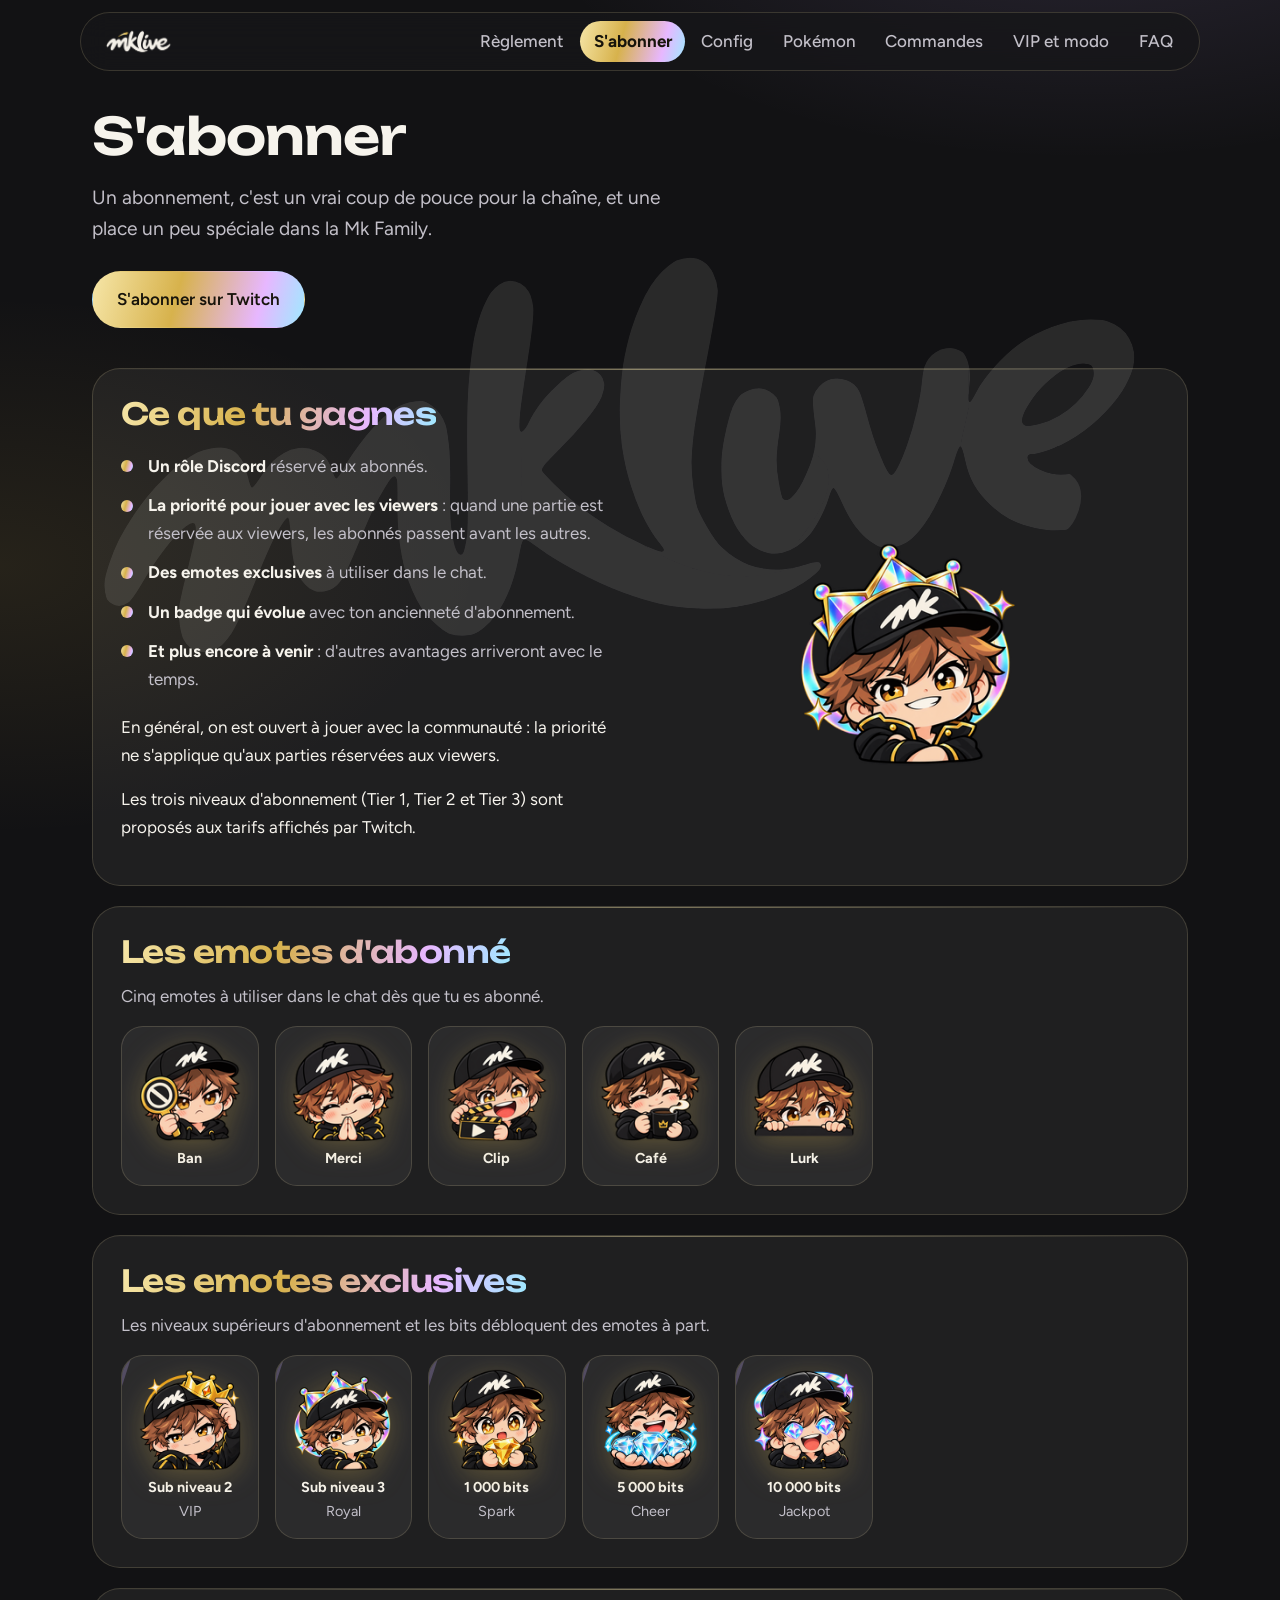
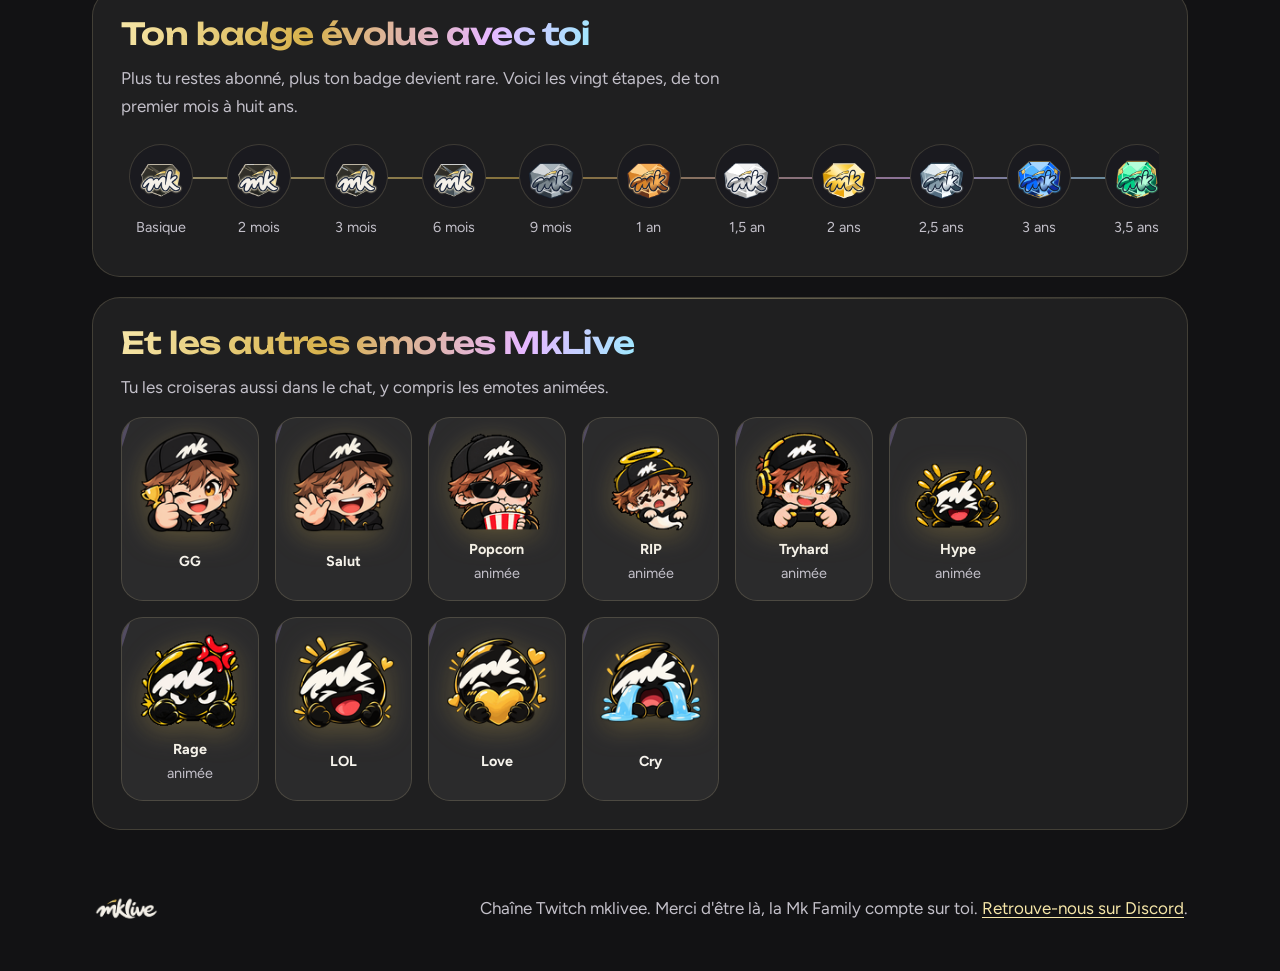
==== abonner/index.html @ 894f1cfd "Site MkLive : accueil, règlement, abonnement, config, Pokémon, commandes, VIP et modo, FAQ Style Hol" ====
<!doctype html>
<html lang="fr">
<head>
  <meta charset="utf-8">
  <meta name="viewport" content="width=device-width, initial-scale=1">
  <title>S'abonner — MkLive</title>
  <meta name="description" content="Les avantages de l'abonnement MkLive : rôle Discord, priorité pour jouer avec les viewers, emotes exclusives et badges d'ancienneté.">
  <meta name="theme-color" content="#121214">
  <link rel="preload" href="../assets/fonts/unbounded-latin-wght.woff2" as="font" type="font/woff2" crossorigin>
  <link rel="preload" href="../assets/fonts/figtree-latin-wght.woff2" as="font" type="font/woff2" crossorigin>
  <link rel="stylesheet" href="../assets/css/style.css">
  <script src="../assets/js/site.js" defer></script>
</head>
<body>
  <a class="lien-evitement" href="#contenu">Aller au contenu</a>

  <div class="filigrane" aria-hidden="true">
    <object id="filigrane-svg" data="../assets/img/logo/logo-anime.svg" type="image/svg+xml"><img src="../assets/img/logo/logo-mklive-transparent.png" alt=""></object>
  </div>

  <header class="entete">
    <div class="entete__contenu">
      <a class="marque" href="../" aria-label="MkLive, accueil"><img src="../assets/img/logo/logo-mklive-transparent.png" alt="MkLive"></a>
      <nav aria-label="Pages du site">
        <ul class="menu">
          <li><a href="../regles/">Règlement</a></li>
          <li><a href="../abonner/" aria-current="page">S'abonner</a></li>
          <li><a href="../setup/">Config</a></li>
          <li><a href="../pokemon/">Pokémon</a></li>
          <li><a href="../commandes/">Commandes</a></li>
          <li><a href="../vip-modo/">VIP et modo</a></li>
          <li><a href="../faq/">FAQ</a></li>
        </ul>
      </nav>
    </div>
  </header>

  <main id="contenu" class="page">
    <section class="tete-page">
      <div>
        <h1>S'abonner</h1>
        <p class="chapeau">Un abonnement, c'est un vrai coup de pouce pour la chaîne, et une place un peu spéciale dans la Mk Family.</p>
        <div class="actions"><a class="bouton bouton--plein" href="https://www.twitch.tv/subs/mklivee">S'abonner sur Twitch</a></div>
      </div>
    </section>

    <div class="grille">
      <section class="bloc bloc--large" aria-labelledby="t-avantages">
        <h2 id="t-avantages">Ce que tu gagnes</h2>
        <div class="duo">
          <div>
            <ul class="avantages">
              <li><strong>Un rôle Discord</strong> réservé aux abonnés.</li>
              <li><strong>La priorité pour jouer avec les viewers</strong> : quand une partie est réservée aux viewers, les abonnés passent avant les autres.</li>
              <li><strong>Des emotes exclusives</strong> à utiliser dans le chat.</li>
              <li><strong>Un badge qui évolue</strong> avec ton ancienneté d'abonnement.</li>
              <li><strong>Et plus encore à venir</strong> : d'autres avantages arriveront avec le temps.</li>
            </ul>
            <p style="margin-top:1.25rem">En général, on est ouvert à jouer avec la communauté : la priorité ne s'applique qu'aux parties réservées aux viewers.</p>
            <p>Les trois niveaux d'abonnement (Tier 1, Tier 2 et Tier 3) sont proposés aux tarifs affichés par Twitch.</p>
          </div>
          <img src="../assets/img/emotes/MkLive_Chibi_Sub_Niveau_3_ROYAL_FIXE_256.png" alt="Emote MkLive en tenue royale, avec une couronne arc-en-ciel" width="256" height="256" style="width:14rem;height:14rem;object-fit:contain;justify-self:center">
        </div>
      </section>
      <section class="bloc bloc--large" aria-labelledby="t-emotes">
        <h2 id="t-emotes">Les emotes d'abonné</h2>
        <p class="groupe">Cinq emotes à utiliser dans le chat dès que tu es abonné.</p>
        <ul class="emotes">
<li><img src="../assets/img/emotes/MkLive_Chibi_BAN_FIXE_112.png" alt="" width="112" height="112" loading="lazy"><span><b>Ban</b></span></li>
<li><img src="../assets/img/emotes/MkLive_Chibi_MERCI_FIXE_112.png" alt="" width="112" height="112" loading="lazy"><span><b>Merci</b></span></li>
<li><img src="../assets/img/emotes/MkLive_Chibi_CLIP_FIXE_112.png" alt="" width="112" height="112" loading="lazy"><span><b>Clip</b></span></li>
<li><img src="../assets/img/emotes/MkLive_Chibi_CAFE_FIXE_112.png" alt="" width="112" height="112" loading="lazy"><span><b>Café</b></span></li>
<li><img src="../assets/img/emotes/MkLive_Chibi_LURK_FIXE_112.png" alt="" width="112" height="112" loading="lazy"><span><b>Lurk</b></span></li>
        </ul>
      </section>
      <section class="bloc bloc--large" aria-labelledby="t-exclusives">
        <h2 id="t-exclusives">Les emotes exclusives</h2>
        <p class="groupe">Les niveaux supérieurs d'abonnement et les bits débloquent des emotes à part.</p>
        <ul class="emotes">
<li><img src="../assets/img/emotes/MkLive_Chibi_Sub_Niveau_2_VIP_FIXE_256.png" alt="" width="256" height="256" loading="lazy"><span><b>Sub niveau 2</b>VIP</span></li>
<li><img src="../assets/img/emotes/MkLive_Chibi_Sub_Niveau_3_ROYAL_FIXE_256.png" alt="" width="256" height="256" loading="lazy"><span><b>Sub niveau 3</b>Royal</span></li>
<li><img src="../assets/img/emotes/MkLive_Chibi_Bits_1000_SPARK_FIXE_256.png" alt="" width="256" height="256" loading="lazy"><span><b>1 000 bits</b>Spark</span></li>
<li><img src="../assets/img/emotes/MkLive_Chibi_Bits_5000_CHEER_FIXE_256.png" alt="" width="256" height="256" loading="lazy"><span><b>5 000 bits</b>Cheer</span></li>
<li><img src="../assets/img/emotes/MkLive_Chibi_Bits_10000_JACKPOT_FIXE_256.png" alt="" width="256" height="256" loading="lazy"><span><b>10 000 bits</b>Jackpot</span></li>
        </ul>
      </section>
      <section class="bloc bloc--large" aria-labelledby="t-badges">
        <h2 id="t-badges">Ton badge évolue avec toi</h2>
        <p class="groupe">Plus tu restes abonné, plus ton badge devient rare. Voici les vingt étapes, de ton premier mois à huit ans.</p>
        <ol class="parcours">
<li><span class="pastille"><img src="../assets/img/badges/MkLive-P01-Base-72x72.png" alt="" width="72" height="72" loading="lazy"></span>Basique</li>
<li><span class="pastille"><img src="../assets/img/badges/MkLive-P02-Base-72x72.png" alt="" width="72" height="72" loading="lazy"></span>2 mois</li>
<li><span class="pastille"><img src="../assets/img/badges/MkLive-P03-Base-72x72.png" alt="" width="72" height="72" loading="lazy"></span>3 mois</li>
<li><span class="pastille"><img src="../assets/img/badges/MkLive-P04-Base-72x72.png" alt="" width="72" height="72" loading="lazy"></span>6 mois</li>
<li><span class="pastille"><img src="../assets/img/badges/MkLive-P05-Base-72x72.png" alt="" width="72" height="72" loading="lazy"></span>9 mois</li>
<li><span class="pastille"><img src="../assets/img/badges/MkLive-P06-Base-72x72.png" alt="" width="72" height="72" loading="lazy"></span>1 an</li>
<li><span class="pastille"><img src="../assets/img/badges/MkLive-P07-Base-72x72.png" alt="" width="72" height="72" loading="lazy"></span>1,5 an</li>
<li><span class="pastille"><img src="../assets/img/badges/MkLive-P08-Base-72x72.png" alt="" width="72" height="72" loading="lazy"></span>2 ans</li>
<li><span class="pastille"><img src="../assets/img/badges/MkLive-P09-Base-72x72.png" alt="" width="72" height="72" loading="lazy"></span>2,5 ans</li>
<li><span class="pastille"><img src="../assets/img/badges/MkLive-P10-Base-72x72.png" alt="" width="72" height="72" loading="lazy"></span>3 ans</li>
<li><span class="pastille"><img src="../assets/img/badges/MkLive-P11-Base-72x72.png" alt="" width="72" height="72" loading="lazy"></span>3,5 ans</li>
<li><span class="pastille"><img src="../assets/img/badges/MkLive-P12-Base-72x72.png" alt="" width="72" height="72" loading="lazy"></span>4 ans</li>
<li><span class="pastille"><img src="../assets/img/badges/MkLive-P13-Base-72x72.png" alt="" width="72" height="72" loading="lazy"></span>4,5 ans</li>
<li><span class="pastille"><img src="../assets/img/badges/MkLive-P14-Base-72x72.png" alt="" width="72" height="72" loading="lazy"></span>5 ans</li>
<li><span class="pastille"><img src="../assets/img/badges/MkLive-P15-Base-72x72.png" alt="" width="72" height="72" loading="lazy"></span>5,5 ans</li>
<li><span class="pastille"><img src="../assets/img/badges/MkLive-P16-Base-72x72.png" alt="" width="72" height="72" loading="lazy"></span>6 ans</li>
<li><span class="pastille"><img src="../assets/img/badges/MkLive-P17-Base-72x72.png" alt="" width="72" height="72" loading="lazy"></span>6,5 ans</li>
<li><span class="pastille"><img src="../assets/img/badges/MkLive-P18-Base-72x72.png" alt="" width="72" height="72" loading="lazy"></span>7 ans</li>
<li><span class="pastille"><img src="../assets/img/badges/MkLive-P19-Base-72x72.png" alt="" width="72" height="72" loading="lazy"></span>7,5 ans</li>
<li><span class="pastille"><img src="../assets/img/badges/MkLive-P20-Base-72x72.png" alt="" width="72" height="72" loading="lazy"></span>8 ans</li>
        </ol>
      </section>
      <section class="bloc bloc--large" aria-labelledby="t-autres">
        <h2 id="t-autres">Et les autres emotes MkLive</h2>
        <p class="groupe">Tu les croiseras aussi dans le chat, y compris les emotes animées.</p>
        <ul class="emotes">
<li><img src="../assets/img/emotes/MkLive_Chibi_GG_FIXE_112.png" alt="" width="112" height="112" loading="lazy"><span><b>GG</b></span></li>
<li><img src="../assets/img/emotes/MkLive_Chibi_SALUT_FIXE_112.png" alt="" width="112" height="112" loading="lazy"><span><b>Salut</b></span></li>
<li><img src="../assets/img/emotes/MkLive_Chibi_POPCORN_ANIME_112.gif" alt="" width="112" height="112" loading="lazy"><span><b>Popcorn</b>animée</span></li>
<li><img src="../assets/img/emotes/MkLive_Chibi_RIP_ANIME_112.gif" alt="" width="112" height="112" loading="lazy"><span><b>RIP</b>animée</span></li>
<li><img src="../assets/img/emotes/MkLive_Chibi_TRYHARD_ANIME_112.gif" alt="" width="112" height="112" loading="lazy"><span><b>Tryhard</b>animée</span></li>
<li><img src="../assets/img/emotes/MkLive_Mascotte_HYPE_ANIME_112.gif" alt="" width="112" height="112" loading="lazy"><span><b>Hype</b>animée</span></li>
<li><img src="../assets/img/emotes/MkLive_Mascotte_RAGE_ANIME_112.gif" alt="" width="112" height="112" loading="lazy"><span><b>Rage</b>animée</span></li>
<li><img src="../assets/img/emotes/MkLive_Mascotte_LOL_FIXE_112.png" alt="" width="112" height="112" loading="lazy"><span><b>LOL</b></span></li>
<li><img src="../assets/img/emotes/MkLive_Mascotte_LOVE_FIXE_112.png" alt="" width="112" height="112" loading="lazy"><span><b>Love</b></span></li>
<li><img src="../assets/img/emotes/MkLive_Mascotte_CRY_FIXE_112.png" alt="" width="112" height="112" loading="lazy"><span><b>Cry</b></span></li>
        </ul>
      </section>
    </div>
  </main>

  <footer class="pied">
    <div class="pied__contenu">
      <img src="../assets/img/logo/logo-mklive-transparent.png" alt="MkLive">
      <p>Chaîne Twitch mklivee. Merci d'être là, la Mk Family compte sur toi. <a href="https://discord.gg/mRp8CDYbB3">Retrouve-nous sur Discord</a>.</p>
    </div>
  </footer>
</body>
</html>
---- assets/css/style.css ----
/* MkLive — feuille de style du site (style « Holo doré »)
   Sombre, verre, reflets holographiques et l'or du logo. Polices hébergées dans le dépôt (licence SIL OFL). */

@font-face {
  font-family: "Unbounded";
  src: url("../fonts/unbounded-latin-wght.woff2") format("woff2");
  font-weight: 500 700; font-style: normal; font-display: swap;
}
@font-face {
  font-family: "Figtree";
  src: url("../fonts/figtree-latin-wght.woff2") format("woff2");
  font-weight: 400 700; font-style: normal; font-display: swap;
}

:root {
  --fond: #121214;
  --verre: rgba(255, 255, 255, 0.055);
  --verre-fort: rgba(255, 255, 255, 0.09);
  --bord: rgba(246, 230, 168, 0.16);
  --texte-fort: #f6f3ec;
  --texte-doux: #c3c0c9;
  --or: #d7b24c;
  --or-clair: #f6e6a8;
  --or-sombre: #8a6d22;
  --or-irise: linear-gradient(105deg, #f6e6a8 0%, #d7b24c 40%, #e7b7ff 78%, #9fe9ff 100%);
  --titre: "Unbounded", "Segoe UI", system-ui, sans-serif;
  --texte: "Figtree", system-ui, "Segoe UI", sans-serif;
}

*, *::before, *::after { box-sizing: border-box; }
html { scroll-behavior: smooth; }

body {
  margin: 0; color: var(--texte-fort); font-family: var(--texte); font-size: 1.0625rem; line-height: 1.65;
  background:
    radial-gradient(60rem 30rem at 85% -5%, rgba(196, 166, 255, 0.14), transparent 60%),
    radial-gradient(50rem 28rem at 0% 22%, rgba(215, 178, 76, 0.10), transparent 60%),
    var(--fond);
  -webkit-font-smoothing: antialiased;
}
img { max-width: 100%; height: auto; display: block; }
a { color: var(--or-clair); text-underline-offset: 0.2em; }
a:hover { color: var(--texte-fort); }
:focus-visible { outline: 3px solid var(--or); outline-offset: 3px; border-radius: 6px; }
.sr-only { position: absolute; width: 1px; height: 1px; margin: -1px; padding: 0; overflow: hidden; clip: rect(0 0 0 0); border: 0; white-space: nowrap; }

.lien-evitement { position: absolute; left: 1rem; top: -4rem; z-index: 30; background: var(--or); color: #17140b; padding: 0.6rem 1rem; font-weight: 700; border-radius: 8px; }
.lien-evitement:focus { top: 1rem; }

/* Filigrane : le logo animé, en boucle, derrière tout le contenu */
.filigrane { position: fixed; inset: 0; z-index: -1; display: grid; place-items: center; pointer-events: none; overflow: hidden; }
.filigrane object, .filigrane img {
  width: min(110vw, 78rem); max-width: none; aspect-ratio: 1148 / 453;
  opacity: 0.10; mix-blend-mode: screen; transform: rotate(-8deg);
}

/* En-tête en capsule */
.entete { position: sticky; top: 0.75rem; z-index: 10; padding: 0 0.75rem; }
.entete__contenu {
  max-width: 70rem; margin: 0 auto; padding: 0.5rem 0.8rem; display: flex; align-items: center; gap: 1rem;
  background: rgba(22, 22, 25, 0.78); backdrop-filter: blur(14px); border: 1px solid var(--bord); border-radius: 999px;
}
.entete nav { flex: 1; min-width: 0; }
.marque img { height: 1.9rem; width: auto; margin-left: 0.5rem; }
.menu { display: flex; gap: 0.15rem; margin: 0; padding: 0; list-style: none; overflow-x: auto; scrollbar-width: none; justify-content: flex-end; }
.menu::-webkit-scrollbar { display: none; }
.menu a { display: block; padding: 0.4rem 0.85rem; color: var(--texte-doux); text-decoration: none; font-weight: 500; white-space: nowrap; border-radius: 999px; }
.menu a:hover { color: var(--texte-fort); }
.menu a[aria-current="page"] { color: #17140b; background: var(--or-irise); font-weight: 700; }

/* Bannière d'accueil */
.banniere { position: relative; max-width: 70rem; margin: 1.25rem auto 0; padding: 0 0.75rem; }
.banniere__fond { width: 100%; aspect-ratio: 3 / 1; object-fit: cover; object-position: 80% center; border-radius: 28px; border: 1px solid var(--bord); }
.banniere__logo {
  position: absolute; left: 7%; top: 50%; width: min(46%, 22rem); transform: translateY(-52%);
  filter: drop-shadow(0 6px 24px rgba(0, 0, 0, 0.6));
}
@media (max-width: 40rem) {
  .banniere__fond { aspect-ratio: 16 / 9; object-position: 85% center; }
  .banniere__logo { left: 4%; width: 44%; }
}

.page { max-width: 70rem; margin: 0 auto; padding: 0 0.75rem; }

/* Titres */
h1, h2, h3 { font-family: var(--titre); font-weight: 600; line-height: 1.15; margin: 0; letter-spacing: -0.02em; text-wrap: balance; }
h1 { font-size: clamp(1.9rem, 5vw, 3.2rem); max-width: 18ch; }
h2 { font-size: clamp(1.35rem, 2.6vw, 1.9rem); margin-bottom: 1.25rem; background: var(--or-irise); -webkit-background-clip: text; background-clip: text; color: transparent; width: fit-content; max-width: 100%; }
h3 { font-size: 1.05rem; margin-bottom: 0.3rem; }
.chapeau { font-size: 1.2rem; color: var(--texte-doux); margin: 1rem 0 0; max-width: 38rem; }
p { margin: 0 0 1rem; }

.tete-page { padding: 3rem 0 1rem; display: grid; gap: 1.5rem; align-items: center; }
.tete-page--emote { grid-template-columns: 1fr; }
.tete-page__emote { width: 8rem; height: 8rem; object-fit: contain; filter: drop-shadow(0 10px 28px rgba(215, 178, 76, 0.3)); }
@media (min-width: 48rem) {
  .tete-page--emote { grid-template-columns: 1fr 11rem; }
  .tete-page__emote { width: 11rem; height: 11rem; justify-self: end; }
}

/* Boutons */
.actions { display: flex; gap: 0.8rem; flex-wrap: wrap; margin-top: 1.6rem; }
.bouton {
  display: inline-block; padding: 0.85rem 1.5rem; border-radius: 999px; border: 1px solid var(--bord);
  background: var(--verre); color: var(--texte-fort); text-decoration: none; font-weight: 600; font-family: var(--texte);
  cursor: pointer; transition: filter 0.2s, background-color 0.2s;
}
.bouton--plein { background: var(--or-irise); color: #17140b; border-color: transparent; }
.bouton:hover { filter: brightness(1.12); color: inherit; }
.bouton--plein:hover { color: #17140b; }

/* Grille de blocs de largeurs variées */
.grille { display: grid; grid-template-columns: 1fr; gap: 1.25rem; margin: 1.5rem 0; }
.bloc { position: relative; padding: 1.75rem; background: var(--verre); border: 1px solid var(--bord); border-radius: 28px; overflow: hidden; min-width: 0; }
.bloc::before { content: ""; position: absolute; inset: 0 0 auto 0; height: 1px; background: linear-gradient(90deg, transparent, var(--or-clair), transparent); opacity: 0.45; }
.bloc > h2 + .groupe { margin-top: -0.5rem; }
.groupe { color: var(--texte-doux); max-width: 40rem; }
@media (min-width: 60rem) {
  .grille { grid-template-columns: repeat(12, 1fr); }
  .bloc--large { grid-column: span 12; }
  .bloc--gauche { grid-column: span 5; }
  .bloc--droite { grid-column: span 7; }
  .bloc--moitie { grid-column: span 6; }
  .duo { display: grid; grid-template-columns: 1fr 1fr; gap: 2rem; align-items: center; }
}

/* Sommaire de l'accueil */
.sommaire { list-style: none; margin: 0; padding: 0; display: grid; gap: 0.6rem; }
.sommaire a {
  display: grid; gap: 0.1rem; padding: 1rem 1.2rem; text-decoration: none; color: var(--texte-fort);
  background: rgba(255, 255, 255, 0.04); border: 1px solid var(--bord); border-radius: 18px;
  transition: border-color 0.2s, background-color 0.2s, transform 0.2s;
}
.sommaire a:hover, .sommaire a:focus-visible { border-color: var(--or); background: var(--verre-fort); transform: translateX(4px); }
.sommaire strong { font-family: var(--titre); font-weight: 600; font-size: 1.05rem; }
.sommaire span { color: var(--texte-doux); }
@media (min-width: 48rem) { .sommaire { grid-template-columns: 1fr 1fr; } }

/* Avantages */
.avantages { list-style: none; padding: 0; margin: 0; display: grid; gap: 0.7rem; }
.avantages li { padding-left: 1.7rem; position: relative; color: var(--texte-doux); }
.avantages li::before { content: ""; position: absolute; left: 0; top: 0.5em; width: 0.75rem; height: 0.75rem; border-radius: 50%; background: var(--or-irise); }
.avantages strong { color: var(--texte-fort); }

/* Emotes : reflet holographique au survol */
.emotes, .badges { list-style: none; padding: 0; margin: 0; display: flex; flex-wrap: wrap; gap: 1rem; }
.emotes li {
  position: relative; overflow: hidden; display: grid; justify-items: center; gap: 0.3rem; text-align: center; width: 8.6rem;
  padding: 0.8rem 0.6rem 0.9rem; background: var(--verre); border: 1px solid var(--bord); border-radius: 22px;
  font-size: 0.9rem; color: var(--texte-doux); transition: border-color 0.25s, transform 0.25s;
}
.emotes li::after {
  content: ""; position: absolute; inset: -30% auto -30% -60%; width: 45%;
  background: linear-gradient(100deg, transparent, rgba(255, 255, 255, 0.28), rgba(196, 166, 255, 0.25), transparent);
  transform: skewX(-18deg); transition: left 0.7s ease; pointer-events: none;
}
.emotes li:hover, .emotes li:focus-within { border-color: var(--or); transform: translateY(-3px); }
.emotes li:hover::after, .emotes li:focus-within::after { left: 130%; }
.emotes img { width: 6.4rem; height: 6.4rem; object-fit: contain; filter: drop-shadow(0 6px 14px rgba(215, 178, 76, 0.3)); }
.emotes b { display: block; color: var(--texte-fort); }

/* Badges en parcours */
.parcours { position: relative; list-style: none; margin: 0; padding: 0.5rem 0; display: flex; gap: 1.1rem; overflow-x: auto; scroll-snap-type: x proximity; scrollbar-color: var(--or-sombre) transparent; }
.parcours::before { content: ""; position: absolute; left: 1.5rem; right: 1.5rem; top: 2.55rem; height: 2px; background: var(--or-irise); opacity: 0.55; }
.parcours li { position: relative; flex: none; display: grid; justify-items: center; gap: 0.5rem; width: 5rem; scroll-snap-align: start; font-size: 0.9rem; color: var(--texte-doux); text-align: center; }
.parcours .pastille {
  position: relative; width: 4rem; height: 4rem; display: grid; place-items: center; border-radius: 50%;
  background: #1a1a1f; border: 1px solid var(--bord); overflow: hidden; transition: border-color 0.25s, transform 0.25s;
}
.parcours .pastille::after {
  content: ""; position: absolute; inset: -30% auto -30% -70%; width: 50%;
  background: linear-gradient(100deg, transparent, rgba(255, 255, 255, 0.35), transparent); transform: skewX(-18deg); transition: left 0.6s ease;
}
.parcours li:hover .pastille { border-color: var(--or); transform: scale(1.08); }
.parcours li:hover .pastille::after { left: 140%; }
.parcours img { width: 2.9rem; height: 2.9rem; }

/* Règlement */
.regles { list-style: none; padding: 0; margin: 0; counter-reset: r; display: grid; gap: 0.8rem; }
.regle { display: grid; grid-template-columns: 2.8rem 1fr; gap: 1rem; align-items: center; padding: 0.9rem 1.1rem; background: rgba(255, 255, 255, 0.04); border: 1px solid var(--bord); border-radius: 20px; }
.regle::before { counter-increment: r; content: counter(r); display: grid; place-items: center; width: 2.5rem; height: 2.5rem; border-radius: 50%; background: var(--or-irise); color: #17140b; font-family: var(--titre); font-weight: 700; }
.regle p { margin: 0; color: var(--texte-doux); }
@media (min-width: 60rem) { .regles--deux { grid-template-columns: 1fr 1fr; } }

.paliers { list-style: none; margin: 1rem 0 0; padding: 0; display: grid; gap: 0.7rem; }
.paliers li { display: grid; grid-template-columns: 2.2rem 1fr; gap: 0.9rem; align-items: start; padding: 0.9rem 1rem; background: rgba(255, 255, 255, 0.04); border: 1px solid var(--bord); border-radius: 18px; }
.paliers b { font-family: var(--titre); color: var(--or-clair); font-size: 1.2rem; line-height: 1.2; }
.paliers code { font-family: var(--titre); font-weight: 600; font-size: 0.9rem; color: var(--or-clair); background: rgba(215, 178, 76, 0.12); padding: 0.1rem 0.5rem; border-radius: 8px; }

.note { margin-top: 1rem; padding: 0.9rem 1.1rem; border-radius: 16px; background: rgba(215, 178, 76, 0.09); border: 1px solid rgba(215, 178, 76, 0.3); color: var(--texte-doux); }
.note strong { color: var(--texte-fort); }
.note p:last-child { margin-bottom: 0; }

/* Fiches techniques (config) */
.fiche { margin: 0; display: grid; }
.fiche div { display: grid; gap: 0.1rem; padding: 0.8rem 0; border-top: 1px solid var(--bord); }
.fiche div:first-child { border-top: 0; padding-top: 0; }
.fiche dt { color: var(--texte-doux); font-size: 0.95rem; }
.fiche dd { margin: 0; font-weight: 600; }

/* Commandes : recherche et copie */
.recherche { display: block; width: 100%; margin: 0 0 1rem; padding: 0.8rem 1.1rem; border-radius: 999px; border: 1px solid var(--bord); background: var(--verre); color: var(--texte-fort); font: inherit; }
.recherche::placeholder { color: #9a97a3; }
.commandes { list-style: none; padding: 0; margin: 0; display: grid; gap: 0.6rem; }
@media (min-width: 60rem) { .commandes--deux { grid-template-columns: 1fr 1fr; } }
.commande { display: grid; grid-template-columns: 1fr auto; gap: 0.2rem 0.8rem; align-items: center; padding: 0.85rem 1.1rem; background: rgba(255, 255, 255, 0.04); border: 1px solid var(--bord); border-radius: 18px; }
.commande[hidden] { display: none; }
.commande code { font-family: var(--titre); font-size: 0.95rem; font-weight: 600; background: var(--or-irise); -webkit-background-clip: text; background-clip: text; color: transparent; width: fit-content; max-width: 100%; overflow-wrap: anywhere; }
.commande p { margin: 0; color: var(--texte-doux); grid-column: 1; }
.copier { grid-column: 2; grid-row: 1 / span 2; padding: 0.4rem 0.95rem; border-radius: 999px; border: 1px solid var(--bord); background: var(--verre-fort); color: var(--texte-fort); font: inherit; font-size: 0.9rem; cursor: pointer; }
.copier:hover { border-color: var(--or); }
.copier.copie { background: var(--or-irise); color: #17140b; border-color: transparent; font-weight: 700; }
.aucun { color: var(--texte-doux); margin: 0.5rem 0 0; }

/* FAQ */
.faq details { border-top: 1px solid var(--bord); padding: 1rem 0; }
.faq details:last-child { border-bottom: 1px solid var(--bord); }
.faq summary { cursor: pointer; list-style: none; display: flex; gap: 0.8rem; align-items: center; font-family: var(--titre); font-weight: 500; font-size: 1.05rem; }
.faq summary::-webkit-details-marker { display: none; }
.faq summary::before { content: "+"; flex: none; display: grid; place-items: center; width: 1.7rem; height: 1.7rem; border-radius: 50%; background: var(--or-irise); color: #17140b; font-weight: 700; transition: transform 0.25s; }
.faq details[open] summary::before { transform: rotate(45deg); }
.faq details p { margin: 0.8rem 0 0 2.5rem; color: var(--texte-doux); }

/* Pied de page */
.pied { margin-top: 2rem; padding: 2rem 0 3rem; }
.pied__contenu { max-width: 70rem; margin: 0 auto; padding: 0 0.75rem; display: flex; flex-wrap: wrap; gap: 1rem 2rem; align-items: center; justify-content: space-between; color: var(--texte-doux); }
.pied img { height: 1.8rem; width: auto; }
.pied p { margin: 0; }

@media (prefers-reduced-motion: reduce) {
  html { scroll-behavior: auto; }
  .emotes li, .emotes li::after, .parcours .pastille, .parcours .pastille::after, .faq summary::before, .sommaire a { transition: none; }
}
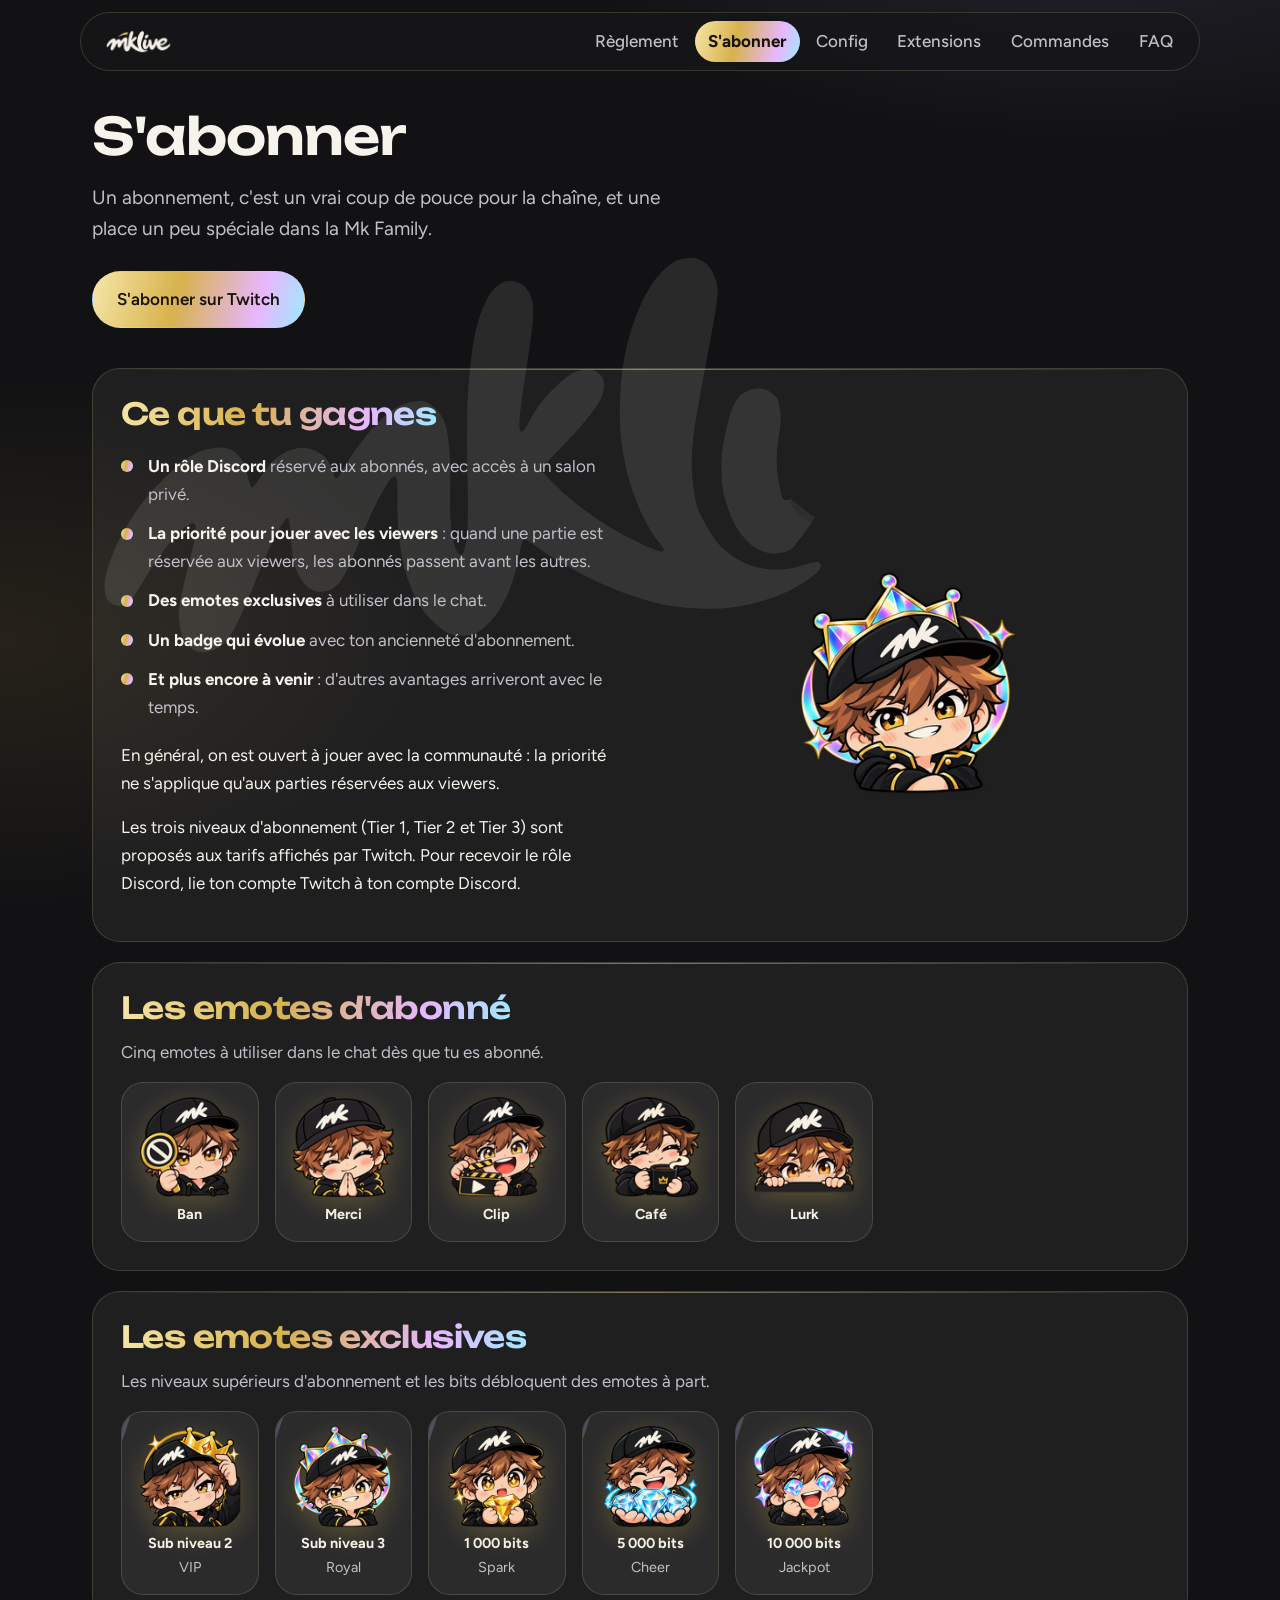
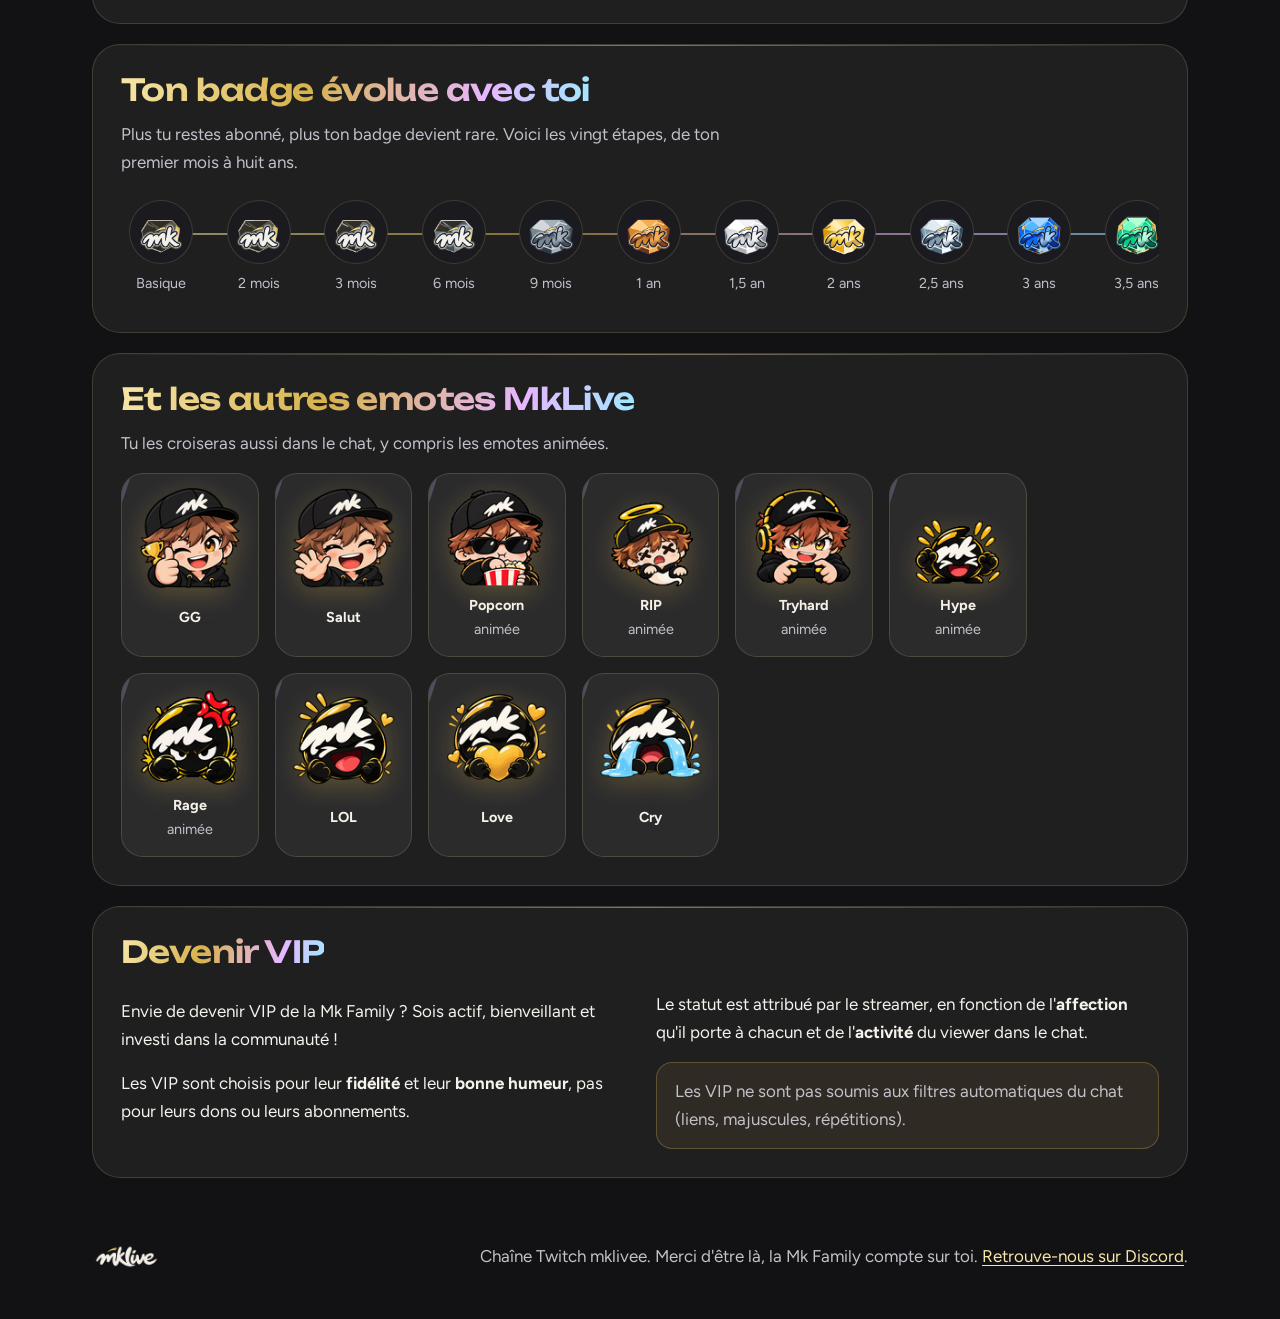
==== commit 830186ef: "Refonte du site : présentation en accueil, règlement détaillé avec modération, VIP sous l'abonnement" ====
--- a/abonner/index.html
+++ b/abonner/index.html
@@ -3,8 +3,8 @@
 <head>
   <meta charset="utf-8">
   <meta name="viewport" content="width=device-width, initial-scale=1">
-  <title>S'abonner — MkLive</title>
-  <meta name="description" content="Les avantages de l'abonnement MkLive : rôle Discord, priorité pour jouer avec les viewers, emotes exclusives et badges d'ancienneté.">
+  <title>S'abonner et devenir VIP — MkLive</title>
+  <meta name="description" content="Les avantages de l'abonnement MkLive (rôle Discord, priorité pour jouer avec les viewers, emotes exclusives, badges d'ancienneté) et comment devenir VIP.">
   <meta name="theme-color" content="#121214">
   <link rel="preload" href="../assets/fonts/unbounded-latin-wght.woff2" as="font" type="font/woff2" crossorigin>
   <link rel="preload" href="../assets/fonts/figtree-latin-wght.woff2" as="font" type="font/woff2" crossorigin>
@@ -26,9 +26,8 @@
           <li><a href="../regles/">Règlement</a></li>
           <li><a href="../abonner/" aria-current="page">S'abonner</a></li>
           <li><a href="../setup/">Config</a></li>
-          <li><a href="../pokemon/">Pokémon</a></li>
+          <li><a href="../extensions/">Extensions</a></li>
           <li><a href="../commandes/">Commandes</a></li>
-          <li><a href="../vip-modo/">VIP et modo</a></li>
           <li><a href="../faq/">FAQ</a></li>
         </ul>
       </nav>
@@ -50,14 +49,14 @@
         <div class="duo">
           <div>
             <ul class="avantages">
-              <li><strong>Un rôle Discord</strong> réservé aux abonnés.</li>
+              <li><strong>Un rôle Discord</strong> réservé aux abonnés, avec accès à un salon privé.</li>
               <li><strong>La priorité pour jouer avec les viewers</strong> : quand une partie est réservée aux viewers, les abonnés passent avant les autres.</li>
               <li><strong>Des emotes exclusives</strong> à utiliser dans le chat.</li>
               <li><strong>Un badge qui évolue</strong> avec ton ancienneté d'abonnement.</li>
               <li><strong>Et plus encore à venir</strong> : d'autres avantages arriveront avec le temps.</li>
             </ul>
             <p style="margin-top:1.25rem">En général, on est ouvert à jouer avec la communauté : la priorité ne s'applique qu'aux parties réservées aux viewers.</p>
-            <p>Les trois niveaux d'abonnement (Tier 1, Tier 2 et Tier 3) sont proposés aux tarifs affichés par Twitch.</p>
+            <p>Les trois niveaux d'abonnement (Tier 1, Tier 2 et Tier 3) sont proposés aux tarifs affichés par Twitch. Pour recevoir le rôle Discord, lie ton compte Twitch à ton compte Discord.</p>
           </div>
           <img src="../assets/img/emotes/MkLive_Chibi_Sub_Niveau_3_ROYAL_FIXE_256.png" alt="Emote MkLive en tenue royale, avec une couronne arc-en-ciel" width="256" height="256" style="width:14rem;height:14rem;object-fit:contain;justify-self:center">
         </div>
@@ -126,6 +125,19 @@
 <li><img src="../assets/img/emotes/MkLive_Mascotte_CRY_FIXE_112.png" alt="" width="112" height="112" loading="lazy"><span><b>Cry</b></span></li>
         </ul>
       </section>
+      <section class="bloc bloc--large" aria-labelledby="vip">
+        <h2 id="vip">Devenir VIP</h2>
+        <div class="duo">
+          <div>
+            <p>Envie de devenir VIP de la Mk Family ? Sois actif, bienveillant et investi dans la communauté !</p>
+            <p>Les VIP sont choisis pour leur <strong>fidélité</strong> et leur <strong>bonne humeur</strong>, pas pour leurs dons ou leurs abonnements.</p>
+          </div>
+          <div>
+            <p>Le statut est attribué par le streamer, en fonction de l'<strong>affection</strong> qu'il porte à chacun et de l'<strong>activité</strong> du viewer dans le chat.</p>
+            <div class="note"><p>Les VIP ne sont pas soumis aux filtres automatiques du chat (liens, majuscules, répétitions).</p></div>
+          </div>
+        </div>
+      </section>
     </div>
   </main>
 
--- a/assets/css/style.css
+++ b/assets/css/style.css
@@ -177,9 +177,13 @@
 
 /* Règlement */
 .regles { list-style: none; padding: 0; margin: 0; counter-reset: r; display: grid; gap: 0.8rem; }
-.regle { display: grid; grid-template-columns: 2.8rem 1fr; gap: 1rem; align-items: center; padding: 0.9rem 1.1rem; background: rgba(255, 255, 255, 0.04); border: 1px solid var(--bord); border-radius: 20px; }
+.regle { display: grid; grid-template-columns: 2.8rem 1fr; gap: 1rem; align-items: start; padding: 1rem 1.1rem; background: rgba(255, 255, 255, 0.04); border: 1px solid var(--bord); border-radius: 20px; }
 .regle::before { counter-increment: r; content: counter(r); display: grid; place-items: center; width: 2.5rem; height: 2.5rem; border-radius: 50%; background: var(--or-irise); color: #17140b; font-family: var(--titre); font-weight: 700; }
 .regle p { margin: 0; color: var(--texte-doux); }
+.regle .intro { color: var(--texte-fort); margin-bottom: 0.5rem; }
+.regle ul { margin: 0; padding-left: 1.1rem; color: var(--texte-doux); }
+.regle ul li + li { margin-top: 0.3rem; }
+.bloc h3 { color: var(--texte-fort); margin: 0 0 0.6rem; }
 @media (min-width: 60rem) { .regles--deux { grid-template-columns: 1fr 1fr; } }
 
 .paliers { list-style: none; margin: 1rem 0 0; padding: 0; display: grid; gap: 0.7rem; }
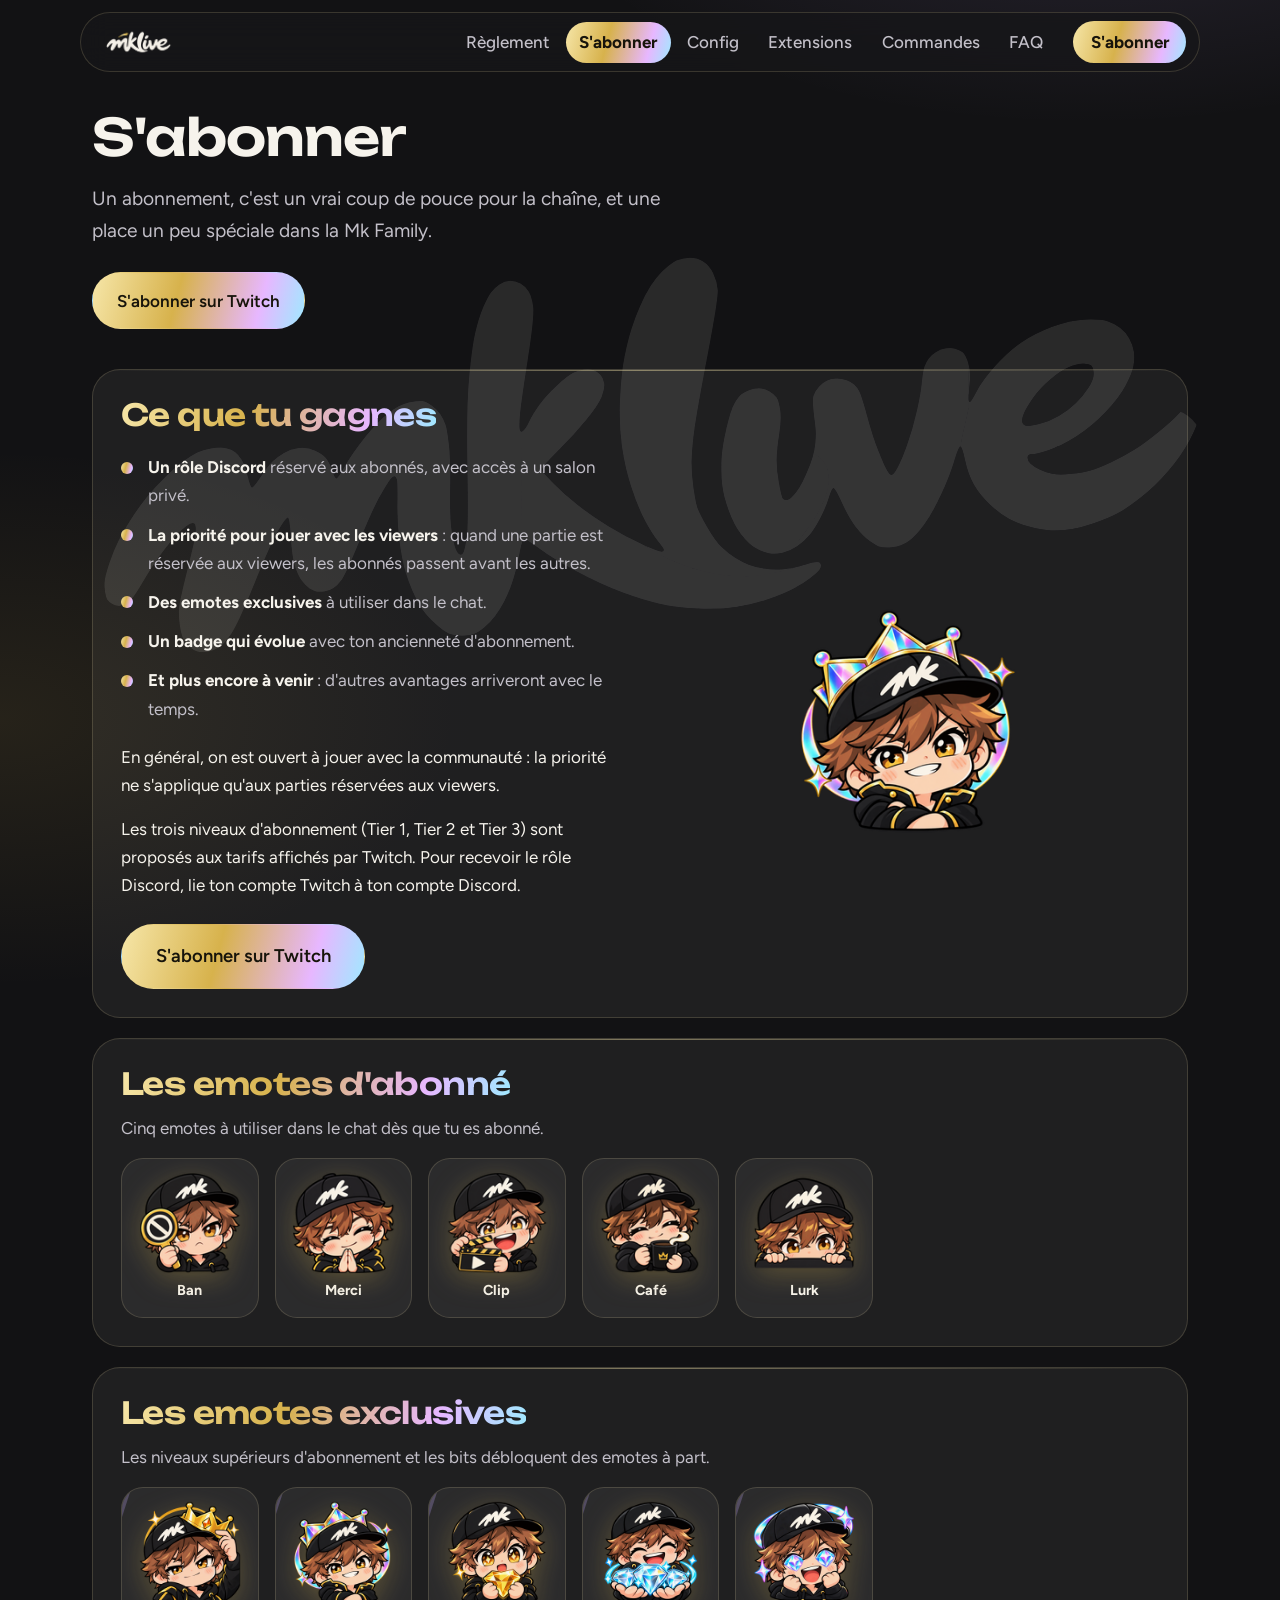
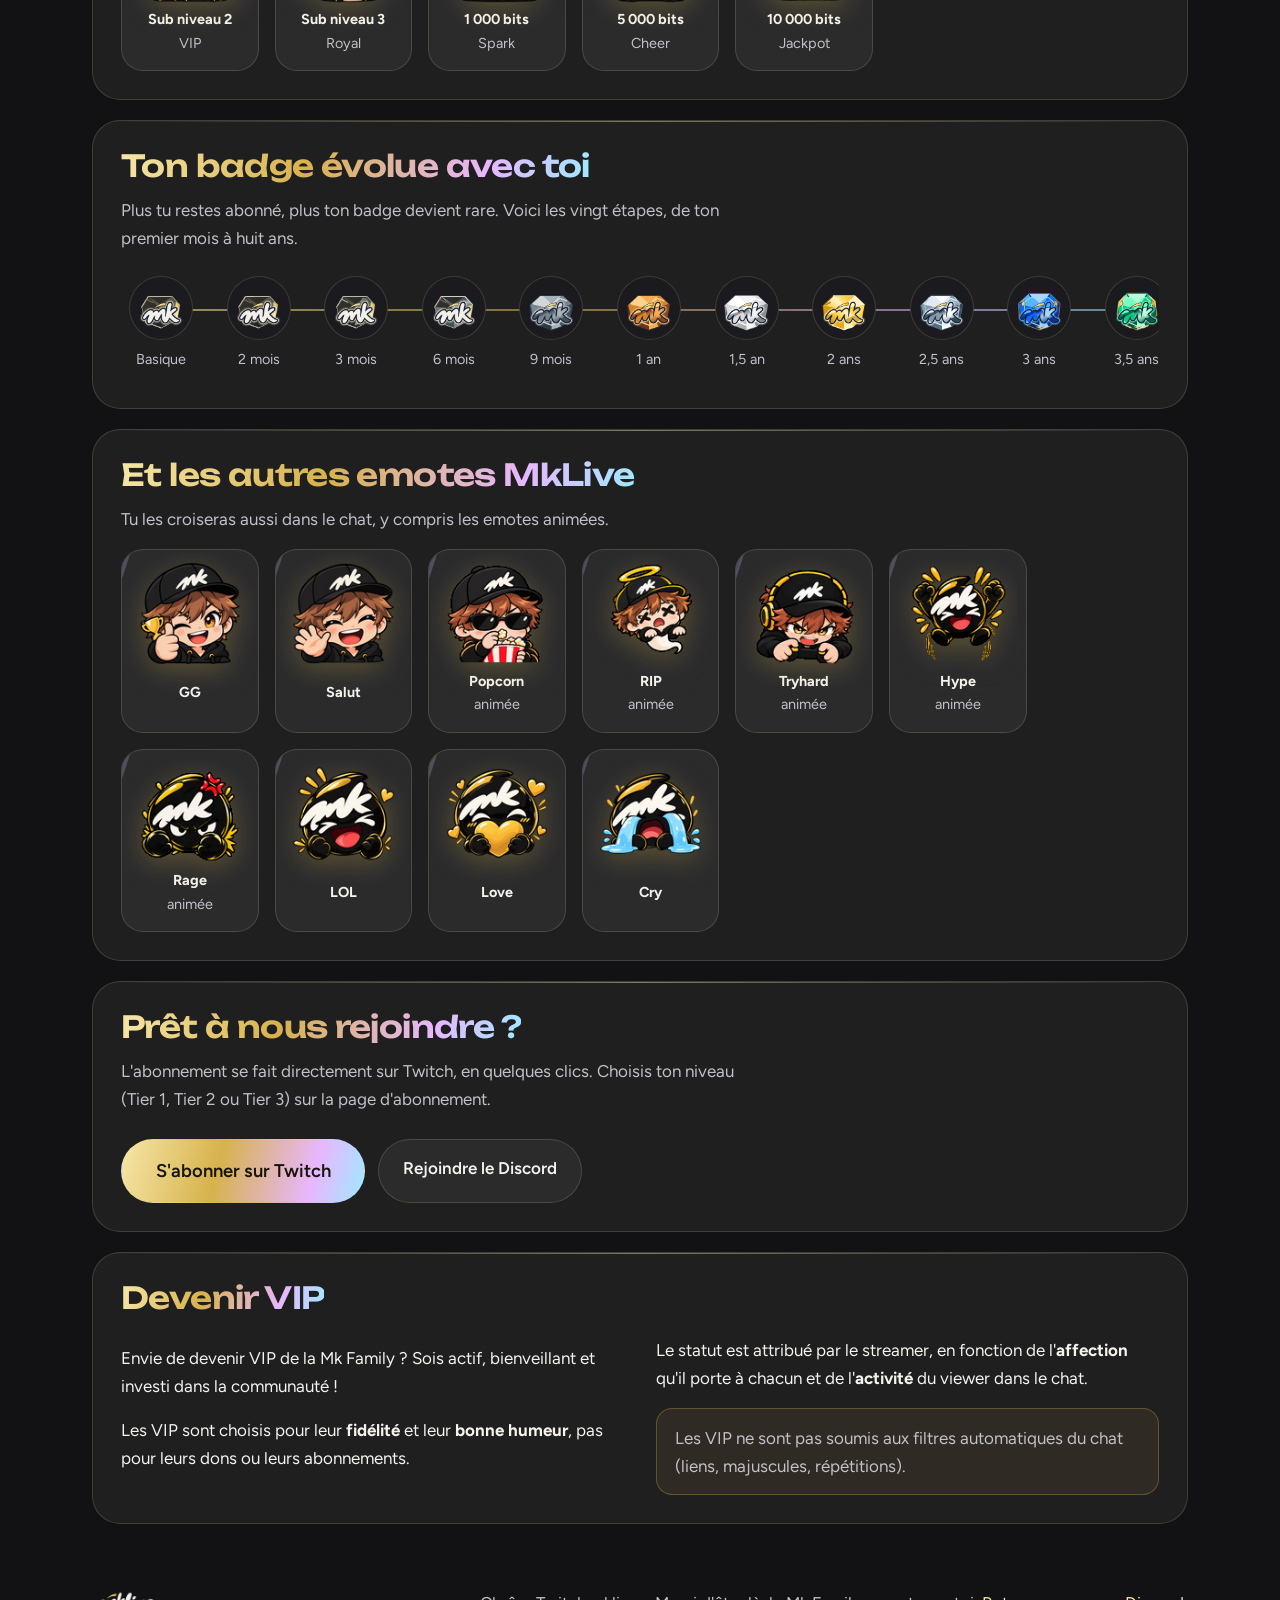
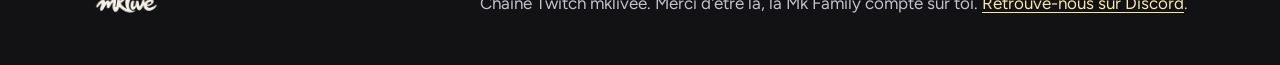
==== commit 54045fae: "Bouton S'abonner : dans l'en-tête de toutes les pages, sous les avantages et dans un bloc dédié sur " ====
--- a/abonner/index.html
+++ b/abonner/index.html
@@ -31,6 +31,7 @@
           <li><a href="../faq/">FAQ</a></li>
         </ul>
       </nav>
+      <a class="entete__cta" href="https://www.twitch.tv/subs/mklivee">S'abonner</a>
     </div>
   </header>
 
@@ -57,6 +58,7 @@
             </ul>
             <p style="margin-top:1.25rem">En général, on est ouvert à jouer avec la communauté : la priorité ne s'applique qu'aux parties réservées aux viewers.</p>
             <p>Les trois niveaux d'abonnement (Tier 1, Tier 2 et Tier 3) sont proposés aux tarifs affichés par Twitch. Pour recevoir le rôle Discord, lie ton compte Twitch à ton compte Discord.</p>
+            <div class="actions"><a class="bouton bouton--plein bouton--grand" href="https://www.twitch.tv/subs/mklivee">S'abonner sur Twitch</a></div>
           </div>
           <img src="../assets/img/emotes/MkLive_Chibi_Sub_Niveau_3_ROYAL_FIXE_256.png" alt="Emote MkLive en tenue royale, avec une couronne arc-en-ciel" width="256" height="256" style="width:14rem;height:14rem;object-fit:contain;justify-self:center">
         </div>
@@ -125,6 +127,11 @@
 <li><img src="../assets/img/emotes/MkLive_Mascotte_CRY_FIXE_112.png" alt="" width="112" height="112" loading="lazy"><span><b>Cry</b></span></li>
         </ul>
       </section>
+      <section class="bloc bloc--large" aria-labelledby="t-cta">
+        <h2 id="t-cta">Prêt à nous rejoindre ?</h2>
+        <p class="groupe">L'abonnement se fait directement sur Twitch, en quelques clics. Choisis ton niveau (Tier 1, Tier 2 ou Tier 3) sur la page d'abonnement.</p>
+        <div class="actions"><a class="bouton bouton--plein bouton--grand" href="https://www.twitch.tv/subs/mklivee">S'abonner sur Twitch</a><a class="bouton" href="https://discord.gg/mRp8CDYbB3">Rejoindre le Discord</a></div>
+      </section>
       <section class="bloc bloc--large" aria-labelledby="vip">
         <h2 id="vip">Devenir VIP</h2>
         <div class="duo">
--- a/assets/css/style.css
+++ b/assets/css/style.css
@@ -108,6 +108,14 @@
 .bouton--plein { background: var(--or-irise); color: #17140b; border-color: transparent; }
 .bouton:hover { filter: brightness(1.12); color: inherit; }
 .bouton--plein:hover { color: #17140b; }
+.bouton--grand { padding: 1rem 2.1rem; font-size: 1.15rem; }
+
+/* Bouton « S'abonner » toujours visible dans l'en-tête */
+.entete__cta {
+  flex: none; padding: 0.45rem 1.1rem; border-radius: 999px; background: var(--or-irise); color: #17140b;
+  font-weight: 700; text-decoration: none; white-space: nowrap; transition: filter 0.2s;
+}
+.entete__cta:hover { filter: brightness(1.12); color: #17140b; }
 
 /* Grille de blocs de largeurs variées */
 .grille { display: grid; grid-template-columns: 1fr; gap: 1.25rem; margin: 1.5rem 0; }
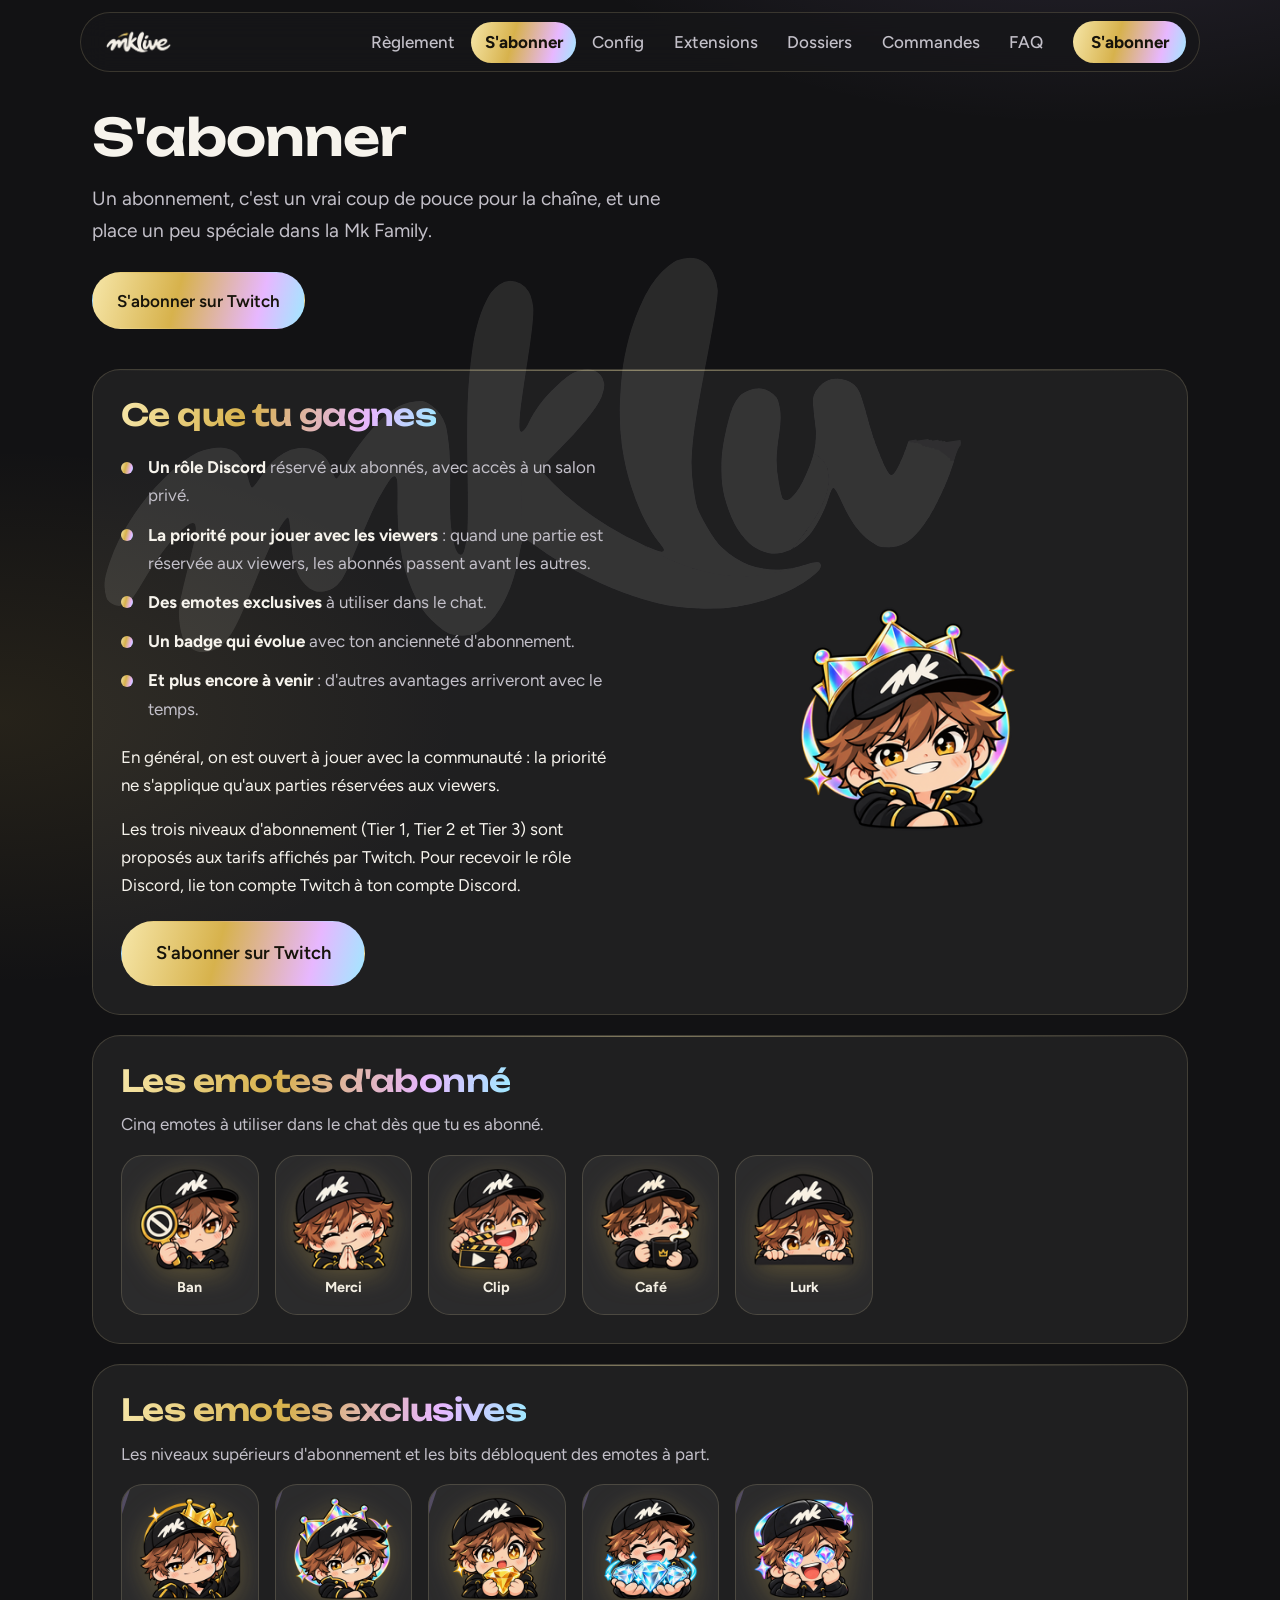
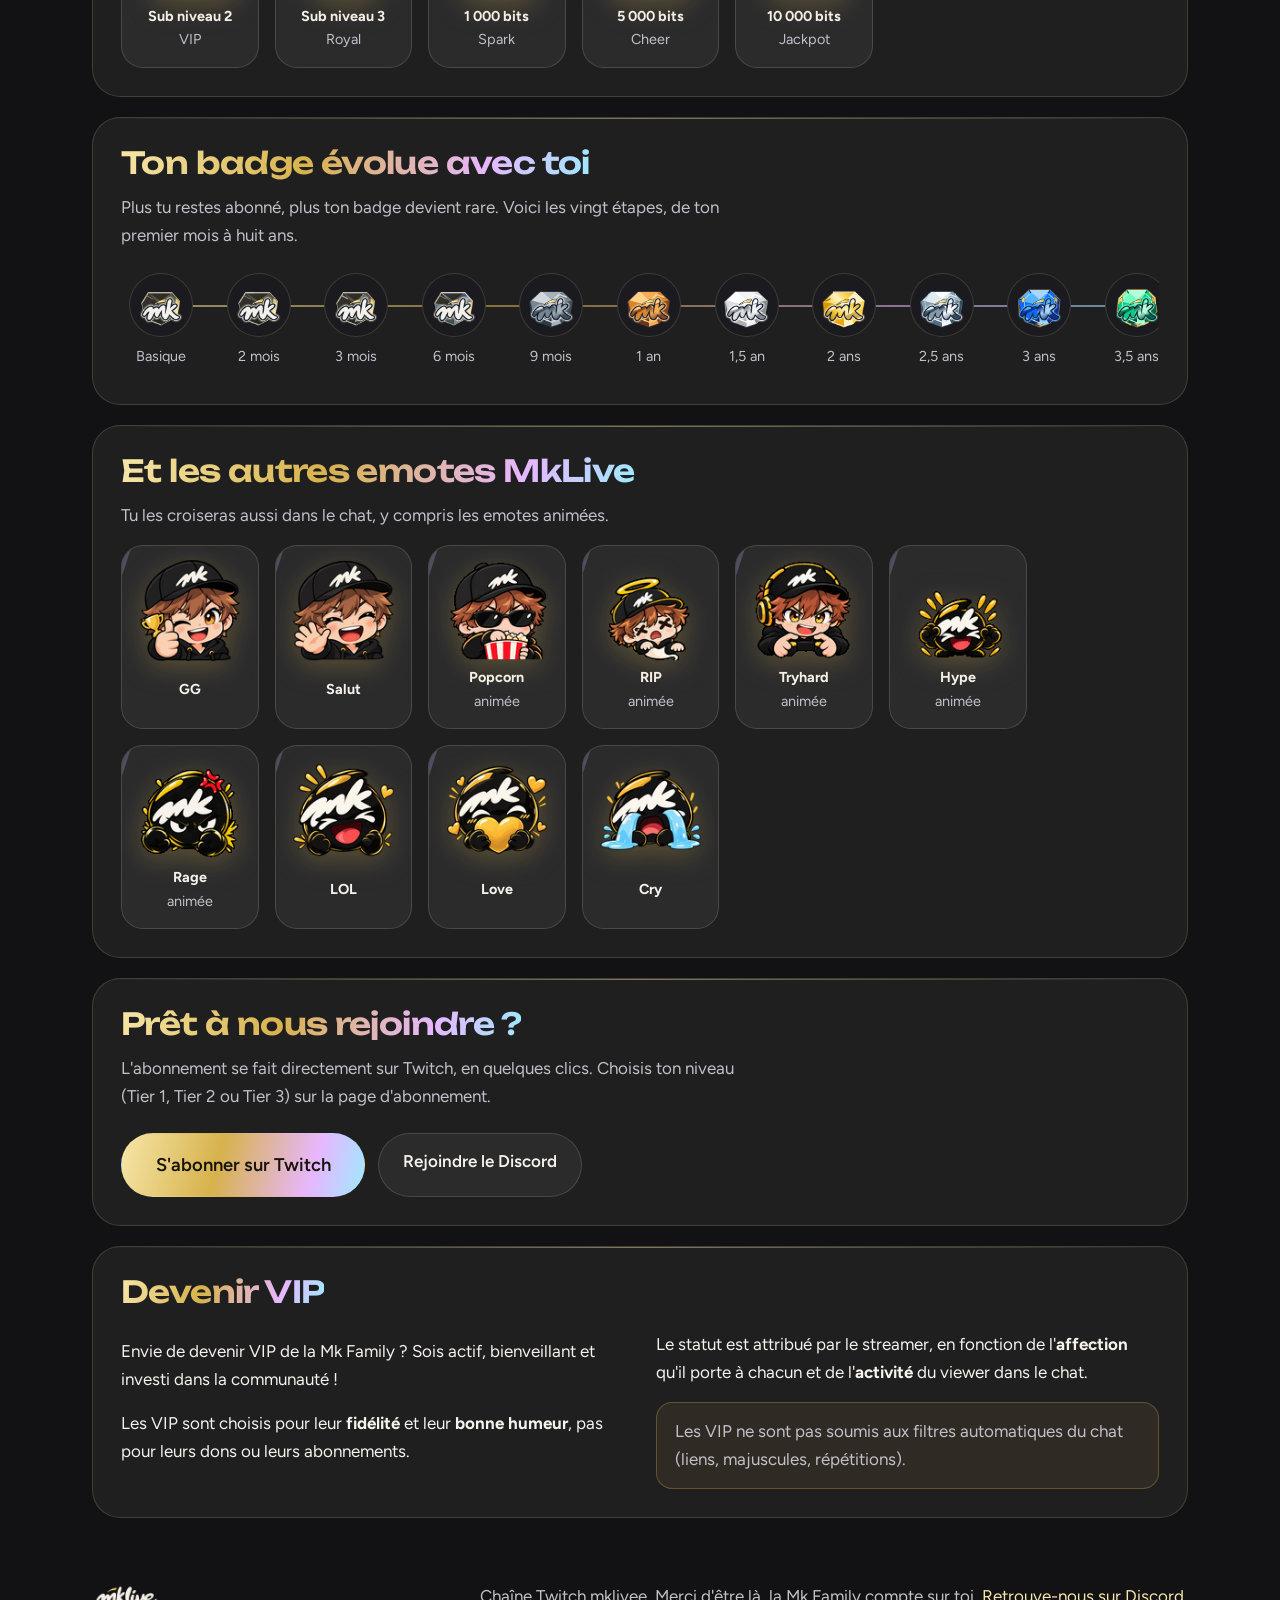
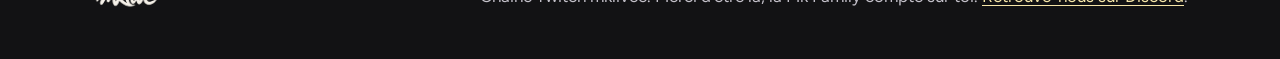
==== commit aa081d85: "Nouvelle page Les dossiers MkLive : moments du live, défis du chat, petites victoires Une seule page" ====
--- a/abonner/index.html
+++ b/abonner/index.html
@@ -27,6 +27,7 @@
           <li><a href="../abonner/" aria-current="page">S'abonner</a></li>
           <li><a href="../setup/">Config</a></li>
           <li><a href="../extensions/">Extensions</a></li>
+          <li><a href="../dossiers/">Dossiers</a></li>
           <li><a href="../commandes/">Commandes</a></li>
           <li><a href="../faq/">FAQ</a></li>
         </ul>
--- a/assets/css/style.css
+++ b/assets/css/style.css
@@ -90,6 +90,14 @@
 .chapeau { font-size: 1.2rem; color: var(--texte-doux); margin: 1rem 0 0; max-width: 38rem; }
 p { margin: 0 0 1rem; }
 
+/* Présentation de l'accueil : un emoji devant chaque bloc */
+.presentation { list-style: none; margin: 1.4rem 0 0; padding: 0; display: grid; gap: 0.9rem; max-width: 40rem; }
+.presentation li { display: grid; grid-template-columns: 2rem 1fr; gap: 0.7rem; align-items: start; color: var(--texte-doux); font-size: 1.1rem; }
+.presentation span { font-size: 1.35rem; line-height: 1.4; }
+.presentation p { margin: 0; }
+.presentation strong { color: var(--texte-fort); }
+.presentation + .chapeau { margin-top: 1.4rem; }
+
 .tete-page { padding: 3rem 0 1rem; display: grid; gap: 1.5rem; align-items: center; }
 .tete-page--emote { grid-template-columns: 1fr; }
 .tete-page__emote { width: 8rem; height: 8rem; object-fit: contain; filter: drop-shadow(0 10px 28px rgba(215, 178, 76, 0.3)); }
@@ -233,6 +241,95 @@
 .faq details[open] summary::before { transform: rotate(45deg); }
 .faq details p { margin: 0.8rem 0 0 2.5rem; color: var(--texte-doux); }
 
+/* ---------- Défis du chat et Musée des fails ---------- */
+
+.retour { margin: 1.5rem 0 0; }
+.retour a { text-decoration: none; font-weight: 600; }
+.retour a:hover { text-decoration: underline; }
+.accroche { font-family: var(--titre); font-weight: 500; font-size: clamp(1.15rem, 2.6vw, 1.5rem); color: var(--or-clair); line-height: 1.3; margin-top: 1rem; }
+.tete-page--emote .tete-page__emote { width: 8rem; height: 8rem; }
+@media (min-width: 48rem) { .tete-page--emote .tete-page__emote { width: 9rem; height: 9rem; } }
+
+/* Cadre biseauté : bord doré fin, coins coupés, reflet très discret */
+.biseau {
+  --coupe: 14px; position: relative; padding: 1px;
+  background: linear-gradient(135deg, rgba(246, 230, 168, 0.6), rgba(215, 178, 76, 0.22) 45%, rgba(246, 230, 168, 0.4));
+  clip-path: polygon(var(--coupe) 0, 100% 0, 100% calc(100% - var(--coupe)), calc(100% - var(--coupe)) 100%, 0 100%, 0 var(--coupe));
+}
+.biseau__int {
+  position: relative; height: 100%; padding: 1.25rem 1.35rem 1.35rem; background: #18181b;
+  clip-path: polygon(var(--coupe) 0, 100% 0, 100% calc(100% - var(--coupe)), calc(100% - var(--coupe)) 100%, 0 100%, 0 var(--coupe));
+}
+.biseau__int::before {
+  content: ""; position: absolute; inset: 0 0 auto 0; height: 3.5rem; pointer-events: none;
+  background: linear-gradient(180deg, rgba(246, 230, 168, 0.07), transparent);
+}
+
+.cartes, .galerie { list-style: none; margin: 1.25rem 0 0; padding: 0; display: grid; gap: 1.1rem; }
+@media (min-width: 48rem) { .cartes { grid-template-columns: repeat(2, 1fr); } .galerie { grid-template-columns: repeat(2, 1fr); } }
+@media (min-width: 62rem) { .cartes, .galerie { grid-template-columns: repeat(3, 1fr); } }
+
+.carte h3, .carte-clip h3 { font-size: 1.1rem; margin: 0.7rem 0 0.5rem; color: #f5f0e6; }
+.carte p { margin: 0.7rem 0 0; color: var(--texte-doux); }
+.carte__tete { display: flex; }
+
+.puces { list-style: none; margin: 0; padding: 0; display: flex; flex-wrap: wrap; gap: 0.4rem; }
+.puces li {
+  padding: 0.15rem 0.7rem; border-radius: 999px; font-size: 0.88rem; color: #e6e2d8;
+  background: rgba(255, 255, 255, 0.07); border: 1px solid rgba(246, 230, 168, 0.18);
+}
+
+/* Statuts : toujours écrits en toutes lettres, la couleur n'est qu'un renfort */
+.statut { display: inline-block; padding: 0.2rem 0.8rem; border-radius: 999px; font-size: 0.85rem; font-weight: 700; border: 1px solid currentColor; }
+.statut--idee { color: #f5f0e6; background: rgba(245, 240, 230, 0.08); }
+.statut--valide { color: #f6e6a8; background: rgba(215, 178, 76, 0.14); }
+.statut--reussi { color: #a8dfb6; background: rgba(120, 190, 140, 0.14); }
+.statut--echoue { color: #f0aaaa; background: rgba(220, 120, 120, 0.14); }
+
+.etapes li { align-items: center; }
+
+/* Navigation locale d'une page à rubriques : discrète, sans masquer le contenu */
+.nav-locale { display: flex; flex-wrap: wrap; gap: 0.5rem; margin-top: 1.4rem; }
+.nav-locale a {
+  padding: 0.45rem 1rem; border-radius: 999px; border: 1px solid var(--bord); background: var(--verre);
+  color: var(--texte-fort); text-decoration: none; font-weight: 600; font-size: 0.95rem; transition: border-color 0.2s, background-color 0.2s;
+}
+.nav-locale a:hover, .nav-locale a:focus-visible { border-color: var(--or); background: var(--verre-fort); color: var(--texte-fort); }
+.bloc > h2[id] { scroll-margin-top: 6rem; }
+.bloc > .accroche { margin: -0.4rem 0 1.1rem; }
+
+/* Chronologie des petites victoires */
+.chrono { list-style: none; margin: 1.25rem 0 0; padding: 0 0 0 1.6rem; position: relative; display: grid; gap: 1.1rem; }
+.chrono::before { content: ""; position: absolute; left: 0.45rem; top: 0.6rem; bottom: 0.6rem; width: 2px; background: linear-gradient(180deg, var(--or-clair), var(--or-sombre)); opacity: 0.7; }
+.jalon { position: relative; }
+.jalon__point { position: absolute; left: -1.6rem; top: 1.1rem; width: 0.95rem; height: 0.95rem; border-radius: 50%; background: var(--or-irise); box-shadow: 0 0 0 4px var(--fond); }
+.jalon__date { margin: 0 0 0.3rem; font-size: 0.9rem; color: var(--or-clair); }
+.jalon h3 { margin: 0 0 0.4rem; color: #f5f0e6; }
+.jalon p { margin: 0 0 0.6rem; color: var(--texte-doux); }
+.bloc .actions { margin-top: 1.4rem; }
+
+/* Musée : filtres et clips */
+.filtres { display: flex; flex-wrap: wrap; gap: 0.6rem; margin: 0 0 1.25rem; }
+.filtre {
+  padding: 0.55rem 1.15rem; border-radius: 999px; border: 1px solid var(--bord); background: var(--verre);
+  color: var(--texte-fort); font: inherit; font-weight: 600; cursor: pointer; transition: background-color 0.2s, border-color 0.2s;
+}
+.filtre:hover { border-color: var(--or); }
+.filtre[aria-pressed="true"] { background: var(--or-irise); color: #17140b; border-color: transparent; }
+
+.carte-clip[hidden] { display: none; }
+.carte-clip__vignette { width: 100%; aspect-ratio: 16 / 9; object-fit: cover; border-radius: 6px; background: #101012; margin: 0 0 0.9rem; }
+.carte-clip__vignette--vide { display: grid; place-items: center; border: 1px solid rgba(246, 230, 168, 0.14); }
+.carte-clip__vignette--vide img { width: 45%; height: auto; opacity: 0.35; }
+.bouton--clip { margin-top: 0.4rem; padding: 0.6rem 1.2rem; font-size: 0.95rem; }
+
+.vide { margin: 1rem 0 0; padding: 1.4rem 1.5rem; border: 1px dashed rgba(246, 230, 168, 0.35); border-radius: 18px; color: var(--texte-doux); text-align: center; }
+.vide[hidden] { display: none; }
+.vide p { margin: 0; }
+.vide p + p { margin-top: 0.3rem; }
+.vide--musee { padding: 2.2rem 1.5rem; font-size: 1.1rem; }
+.vide--musee strong { color: #f5f0e6; font-family: var(--titre); font-weight: 500; }
+
 /* Pied de page */
 .pied { margin-top: 2rem; padding: 2rem 0 3rem; }
 .pied__contenu { max-width: 70rem; margin: 0 auto; padding: 0 0.75rem; display: flex; flex-wrap: wrap; gap: 1rem 2rem; align-items: center; justify-content: space-between; color: var(--texte-doux); }
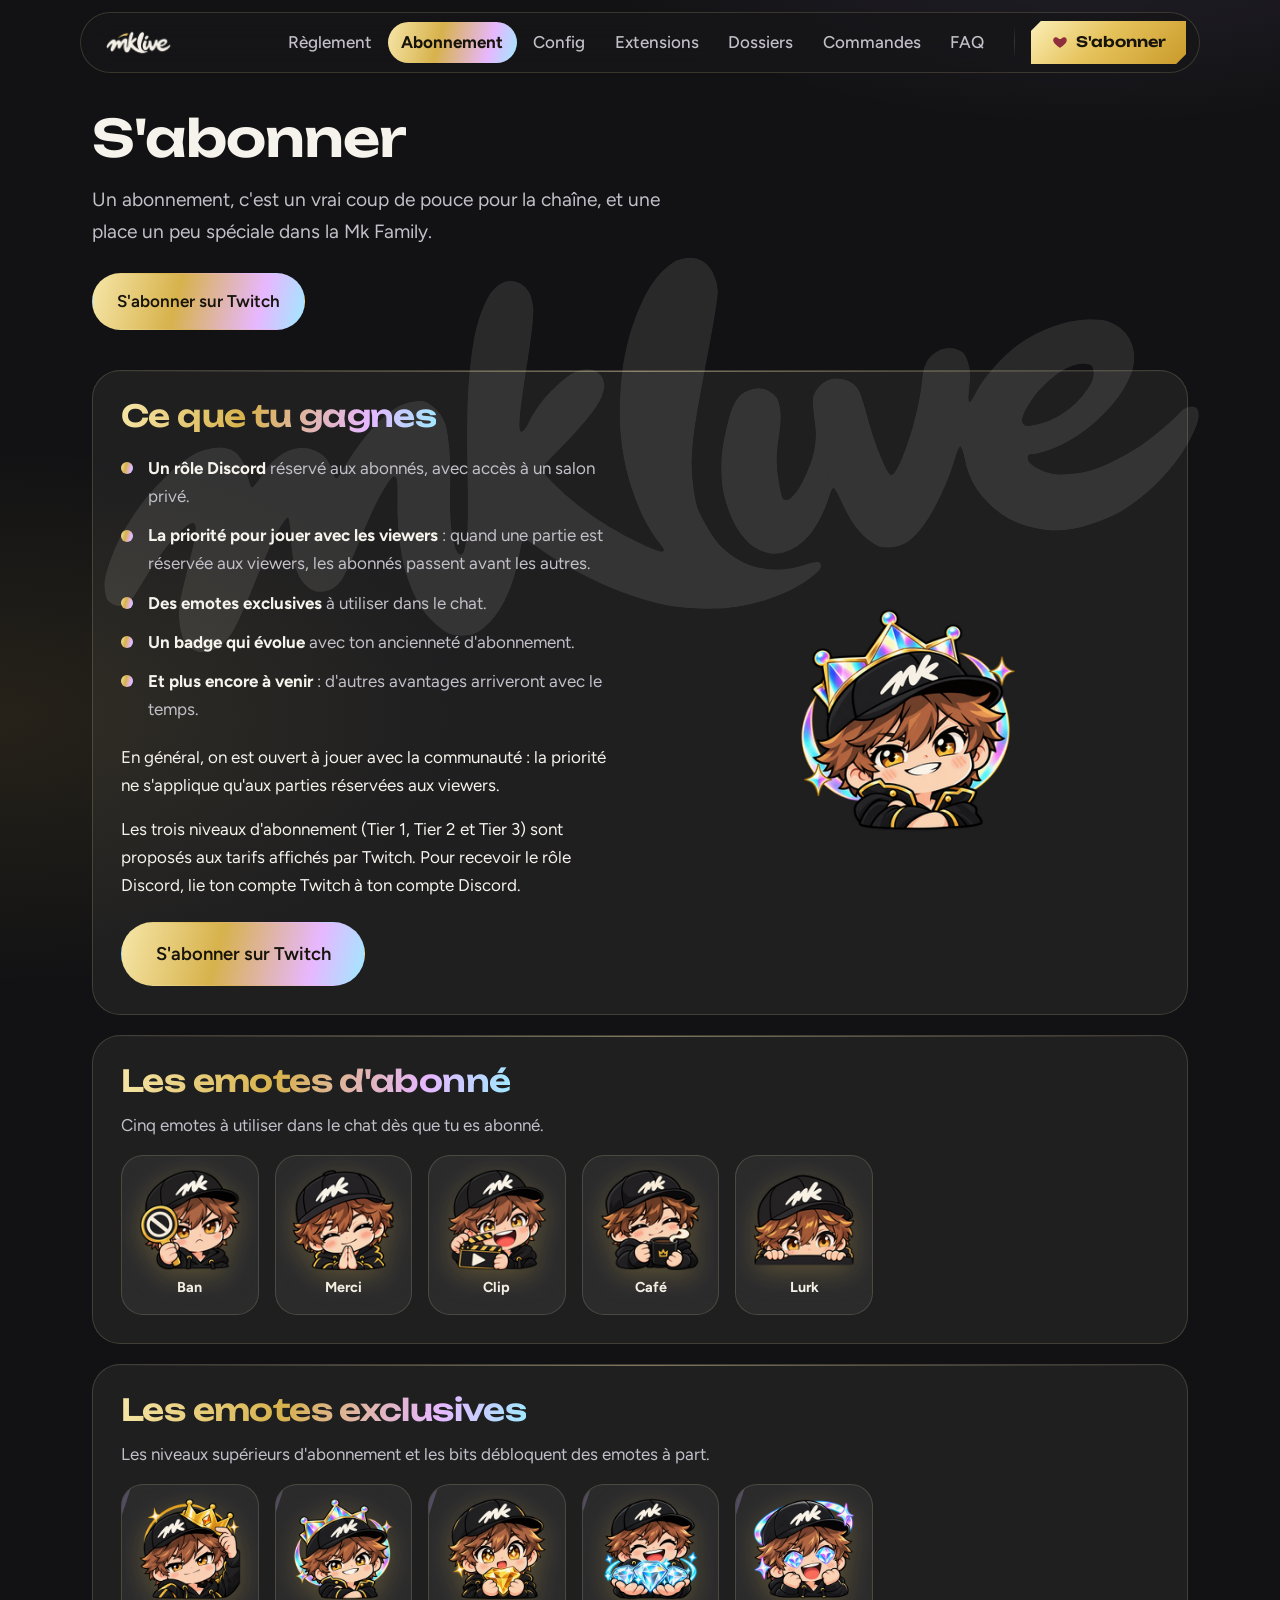
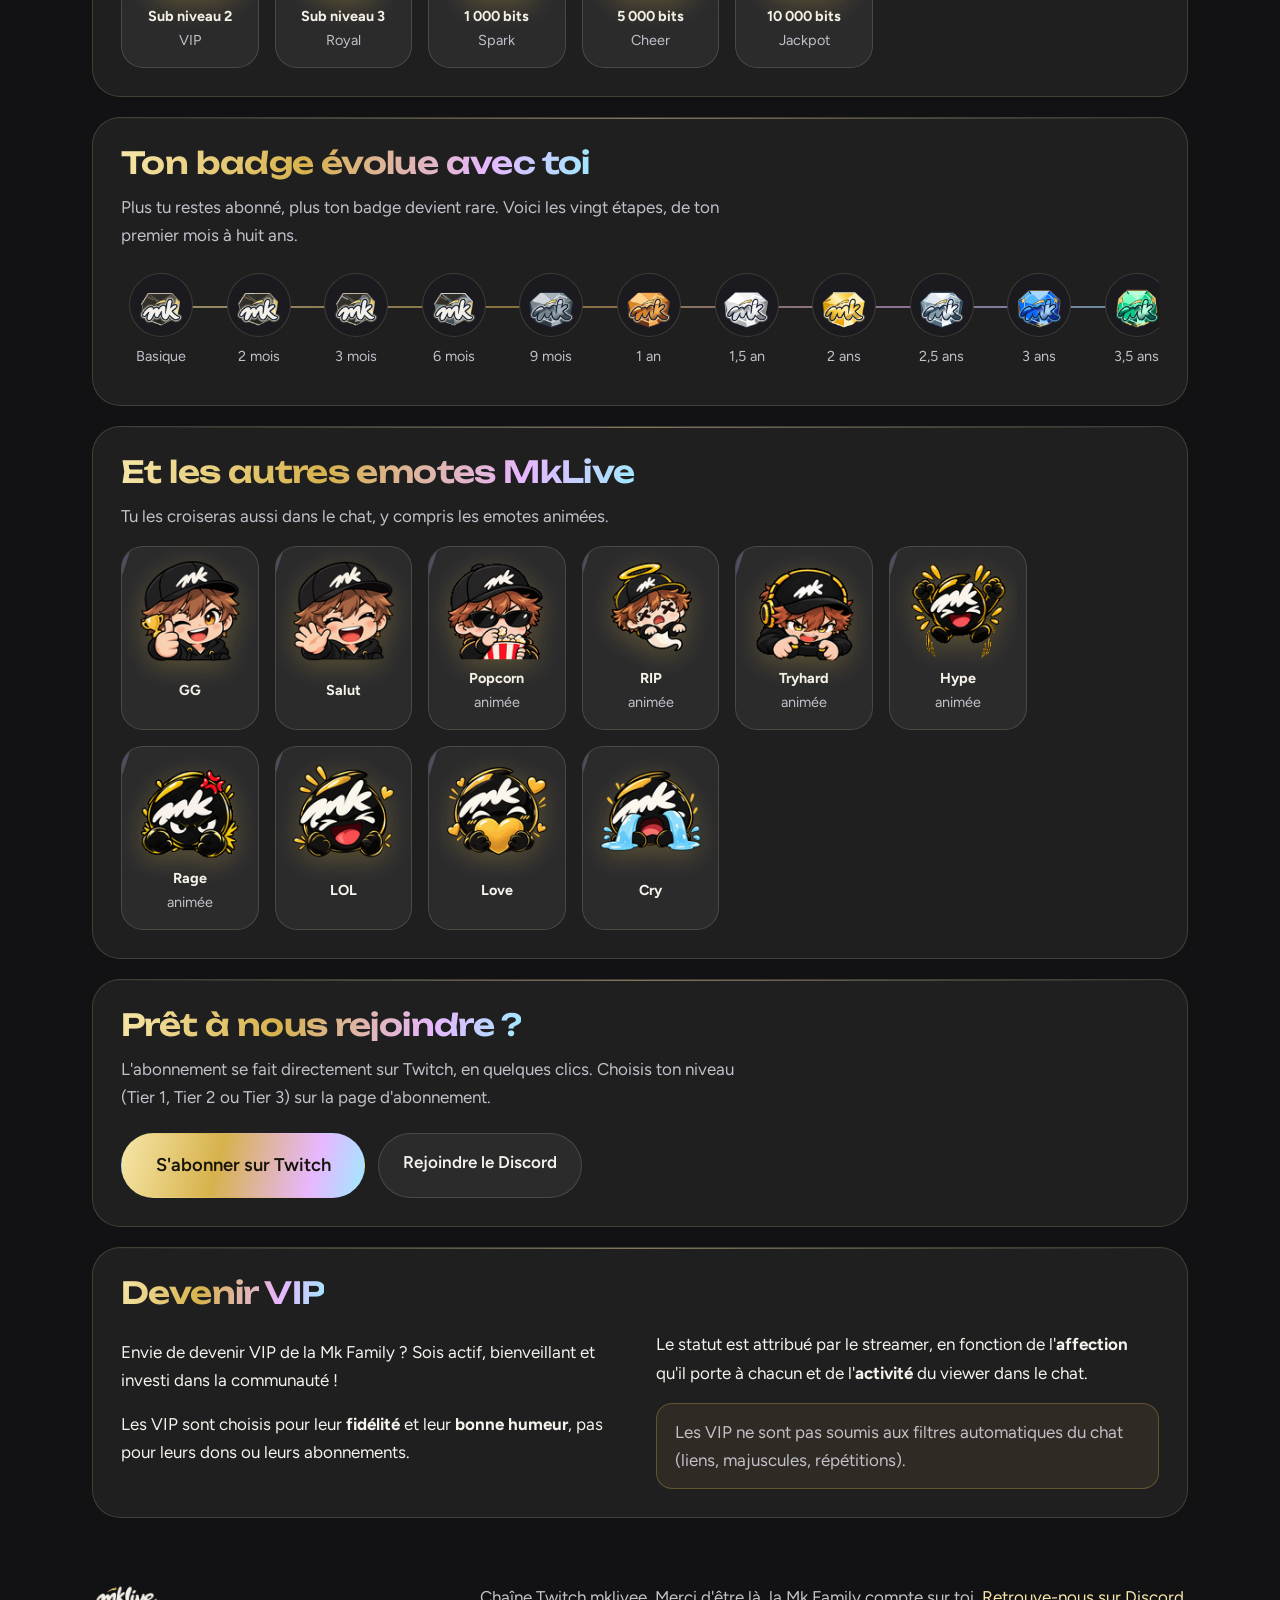
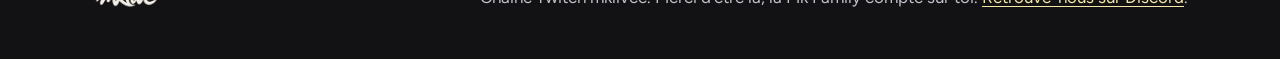
==== commit e6bc1422: "En-tête : bouton S'abonner plus visible et distinct du menu (forme biseautée, icône, séparateur) ; e" ====
--- a/abonner/index.html
+++ b/abonner/index.html
@@ -24,7 +24,7 @@
       <nav aria-label="Pages du site">
         <ul class="menu">
           <li><a href="../regles/">Règlement</a></li>
-          <li><a href="../abonner/" aria-current="page">S'abonner</a></li>
+          <li><a href="../abonner/" aria-current="page">Abonnement</a></li>
           <li><a href="../setup/">Config</a></li>
           <li><a href="../extensions/">Extensions</a></li>
           <li><a href="../dossiers/">Dossiers</a></li>
@@ -32,7 +32,8 @@
           <li><a href="../faq/">FAQ</a></li>
         </ul>
       </nav>
-      <a class="entete__cta" href="https://www.twitch.tv/subs/mklivee">S'abonner</a>
+      <span class="entete__sep" aria-hidden="true"></span>
+      <a class="entete__cta" href="https://www.twitch.tv/subs/mklivee" aria-label="S'abonner sur Twitch"><svg class="entete__coeur" viewBox="0 0 24 24" width="16" height="16" aria-hidden="true" focusable="false"><path fill="currentColor" d="M12 21s-7.5-4.7-9.6-9.2C.9 8.5 2.6 5 6 5c2 0 3.4 1.1 4.2 2.4h3.6C14.6 6.1 16 5 18 5c3.4 0 5.1 3.5 3.6 6.8C19.5 16.3 12 21 12 21z"/></svg><span>S'abonner</span></a>
     </div>
   </header>
 
--- a/assets/css/style.css
+++ b/assets/css/style.css
@@ -119,11 +119,26 @@
 .bouton--grand { padding: 1rem 2.1rem; font-size: 1.15rem; }
 
 /* Bouton « S'abonner » toujours visible dans l'en-tête */
+.entete__sep { flex: none; width: 1px; align-self: stretch; margin: 0.3rem 0; background: linear-gradient(180deg, transparent, var(--bord), transparent); }
 .entete__cta {
-  flex: none; padding: 0.45rem 1.1rem; border-radius: 999px; background: var(--or-irise); color: #17140b;
-  font-weight: 700; text-decoration: none; white-space: nowrap; transition: filter 0.2s;
-}
-.entete__cta:hover { filter: brightness(1.12); color: #17140b; }
+  --coupe: 10px; position: relative; overflow: hidden; flex: none; display: inline-flex; align-items: center; gap: 0.5rem;
+  padding: 0.6rem 1.3rem; color: #17140b; font-family: var(--titre); font-weight: 600; font-size: 0.9rem; letter-spacing: -0.01em;
+  text-decoration: none; white-space: nowrap;
+  background: linear-gradient(135deg, #fbefb8 0%, #e6c35c 45%, #c99a2a 100%);
+  clip-path: polygon(var(--coupe) 0, 100% 0, 100% calc(100% - var(--coupe)), calc(100% - var(--coupe)) 100%, 0 100%, 0 var(--coupe));
+}
+.entete__cta::after {
+  content: ""; position: absolute; inset: -30% auto -30% -60%; width: 45%; transform: skewX(-20deg); pointer-events: none;
+  background: linear-gradient(100deg, transparent, rgba(255, 255, 255, 0.6), transparent); transition: left 0.6s ease;
+}
+.entete__cta:hover, .entete__cta:focus-visible { color: #17140b; }
+.entete__cta:hover::after, .entete__cta:focus-visible::after { left: 130%; }
+.entete__coeur { flex: none; color: #8f2f3b; }
+@media (max-width: 40rem) {
+  .entete__cta { padding: 0.5rem 0.95rem; font-size: 0.85rem; }
+  .entete__cta .entete__coeur { display: none; }
+}
+@media (prefers-reduced-motion: reduce) { .entete__cta::after { transition: none; } }
 
 /* Grille de blocs de largeurs variées */
 .grille { display: grid; grid-template-columns: 1fr; gap: 1.25rem; margin: 1.5rem 0; }
